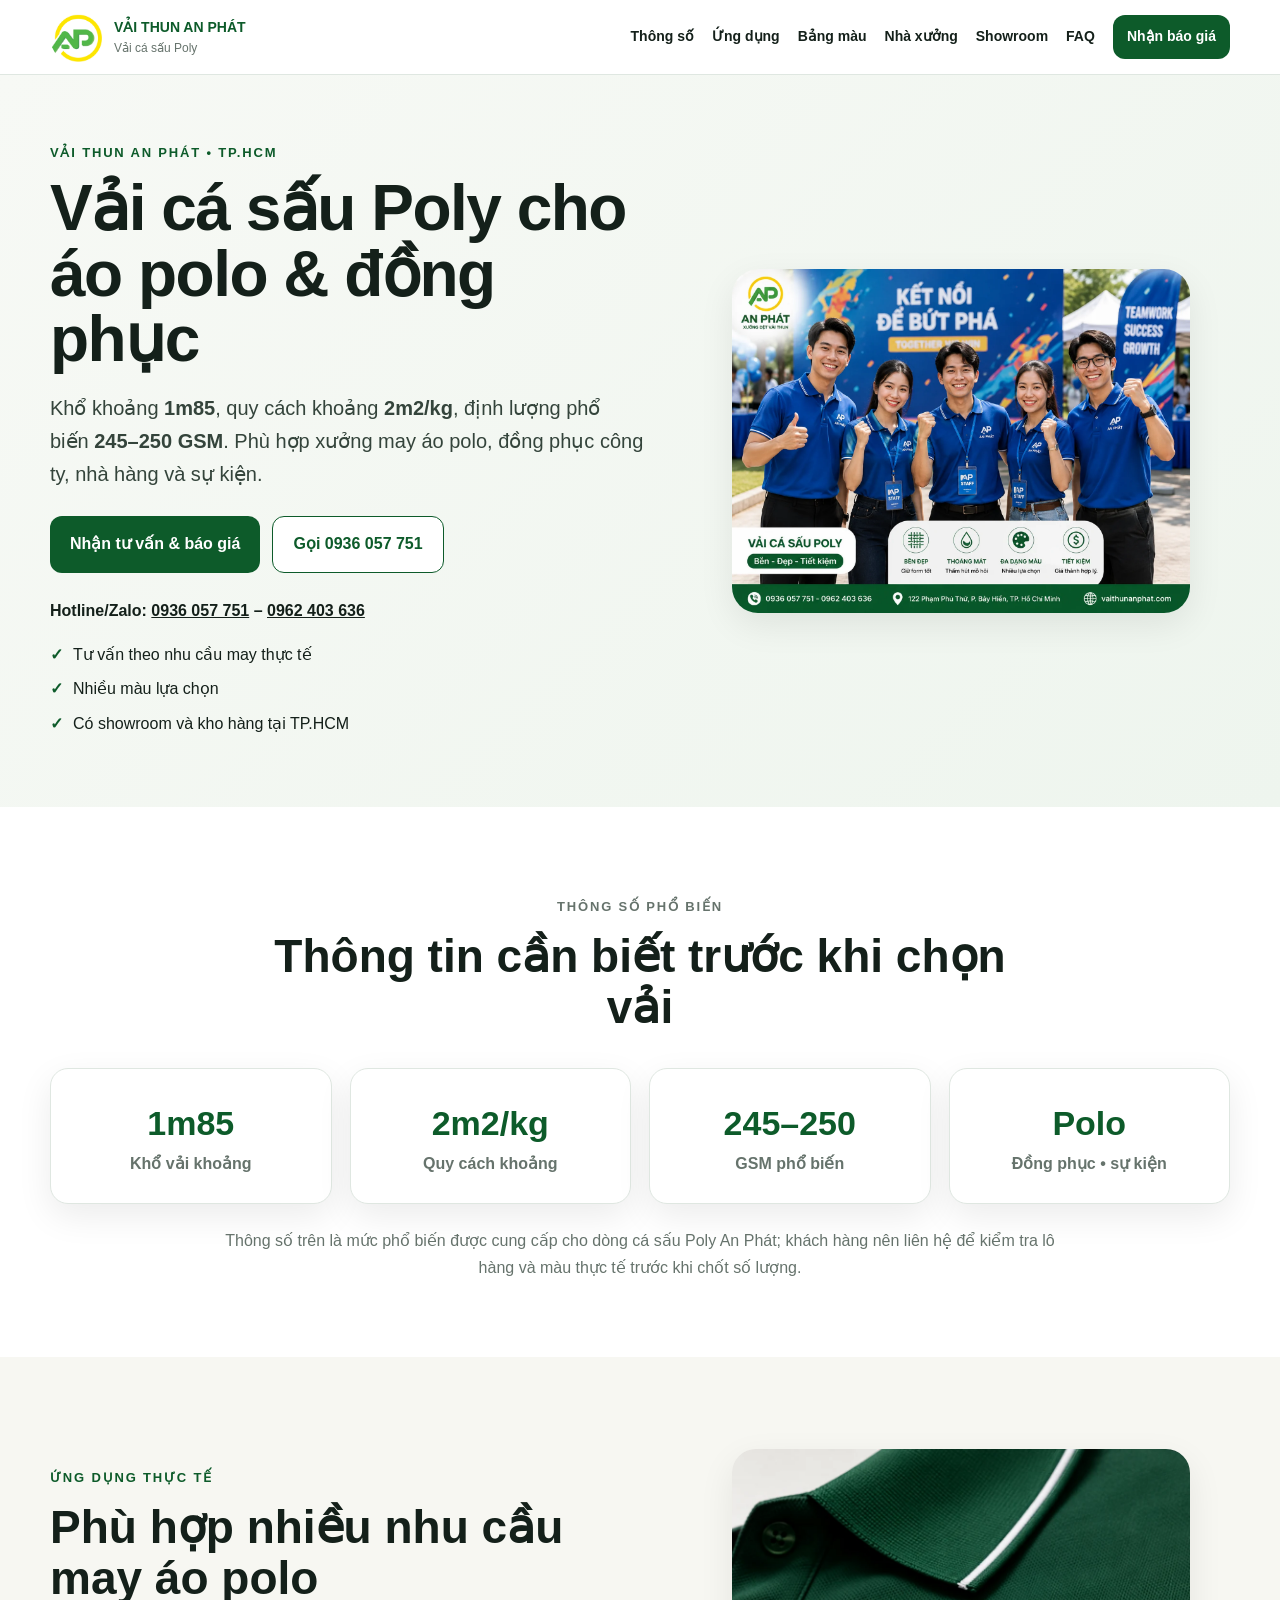
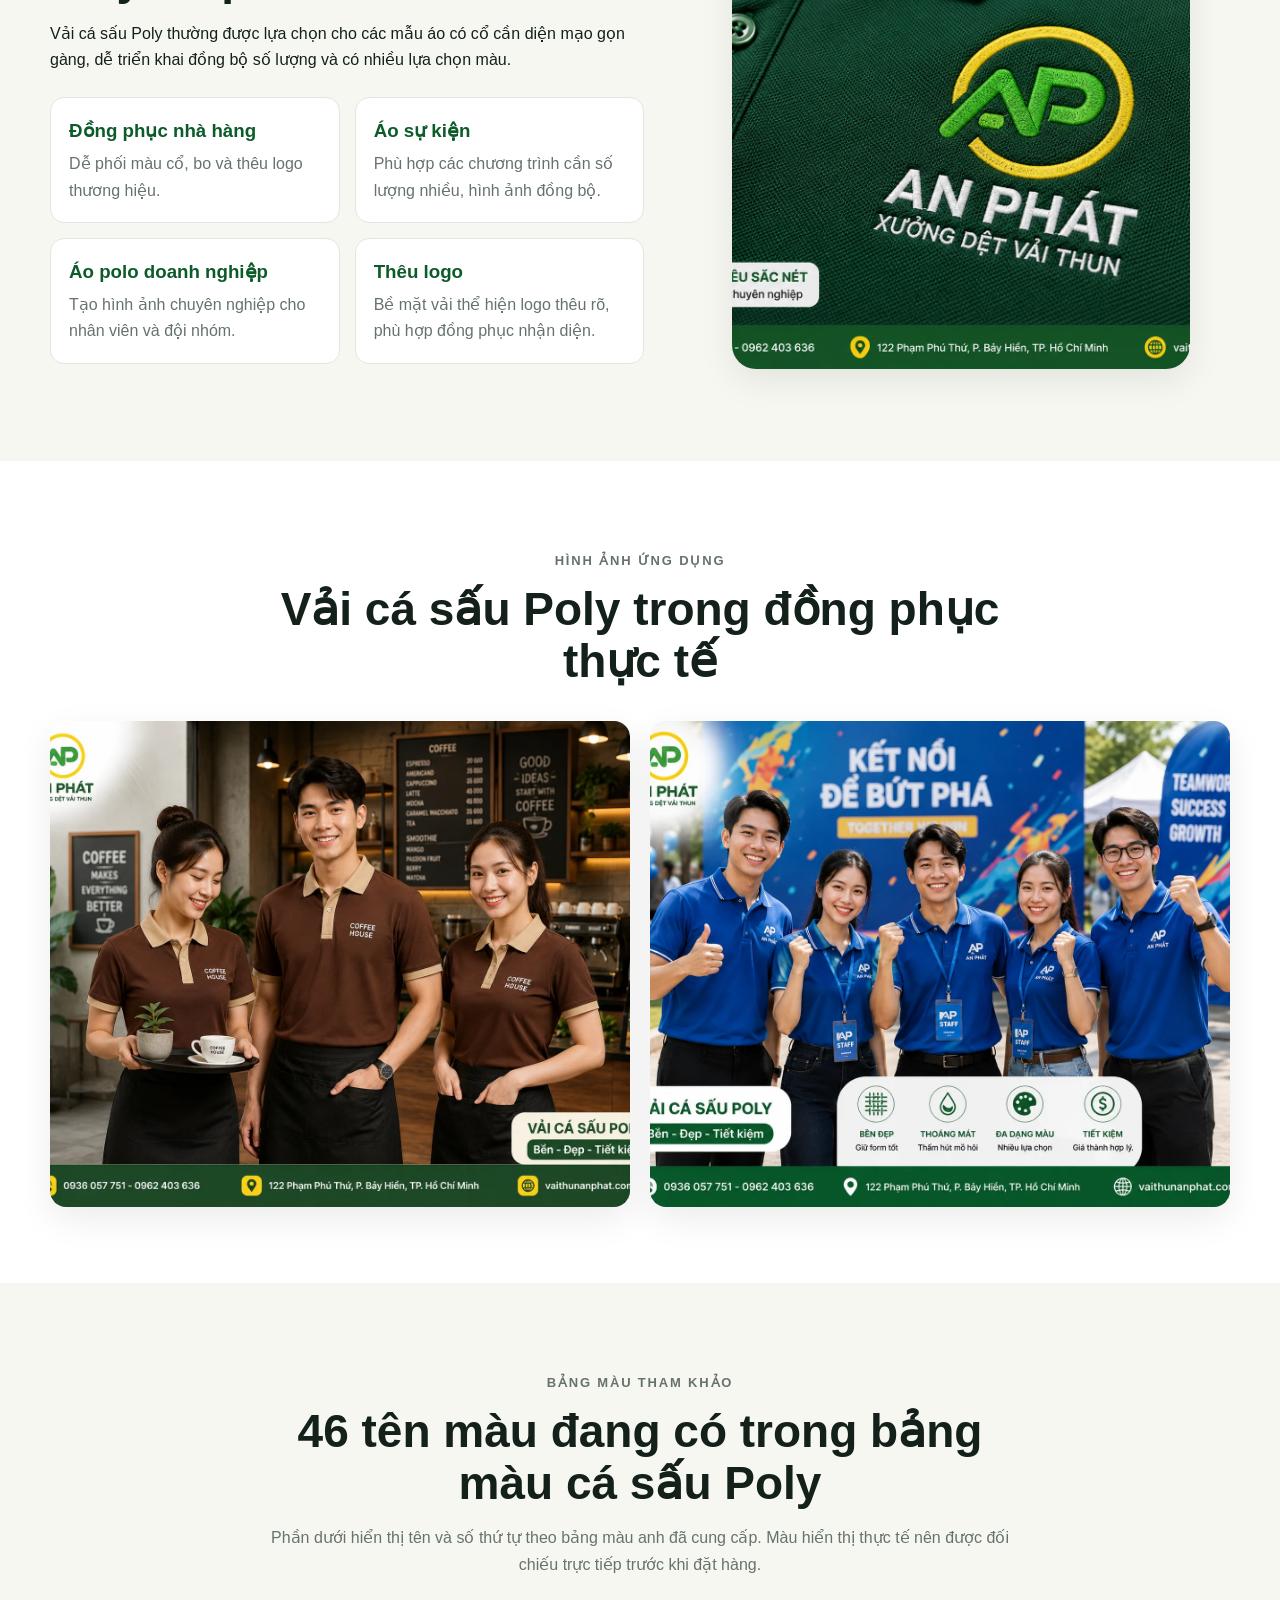
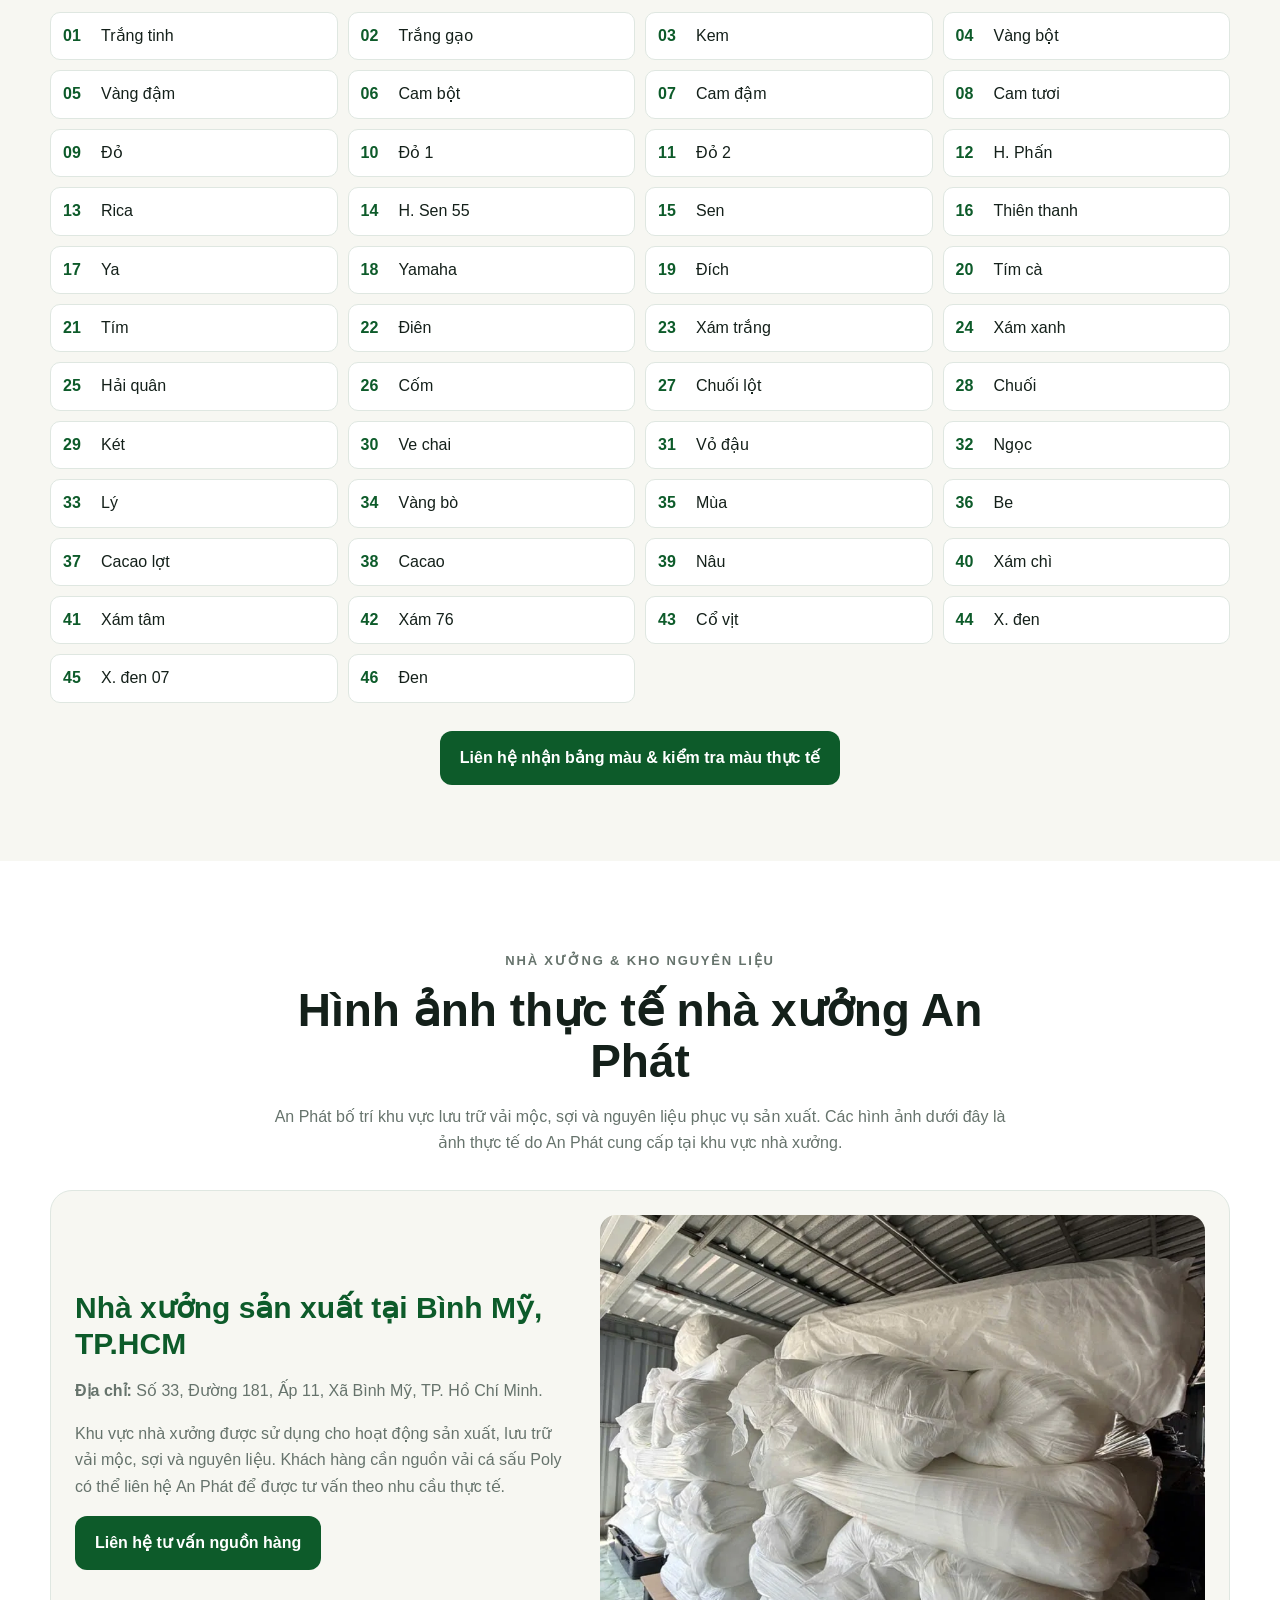
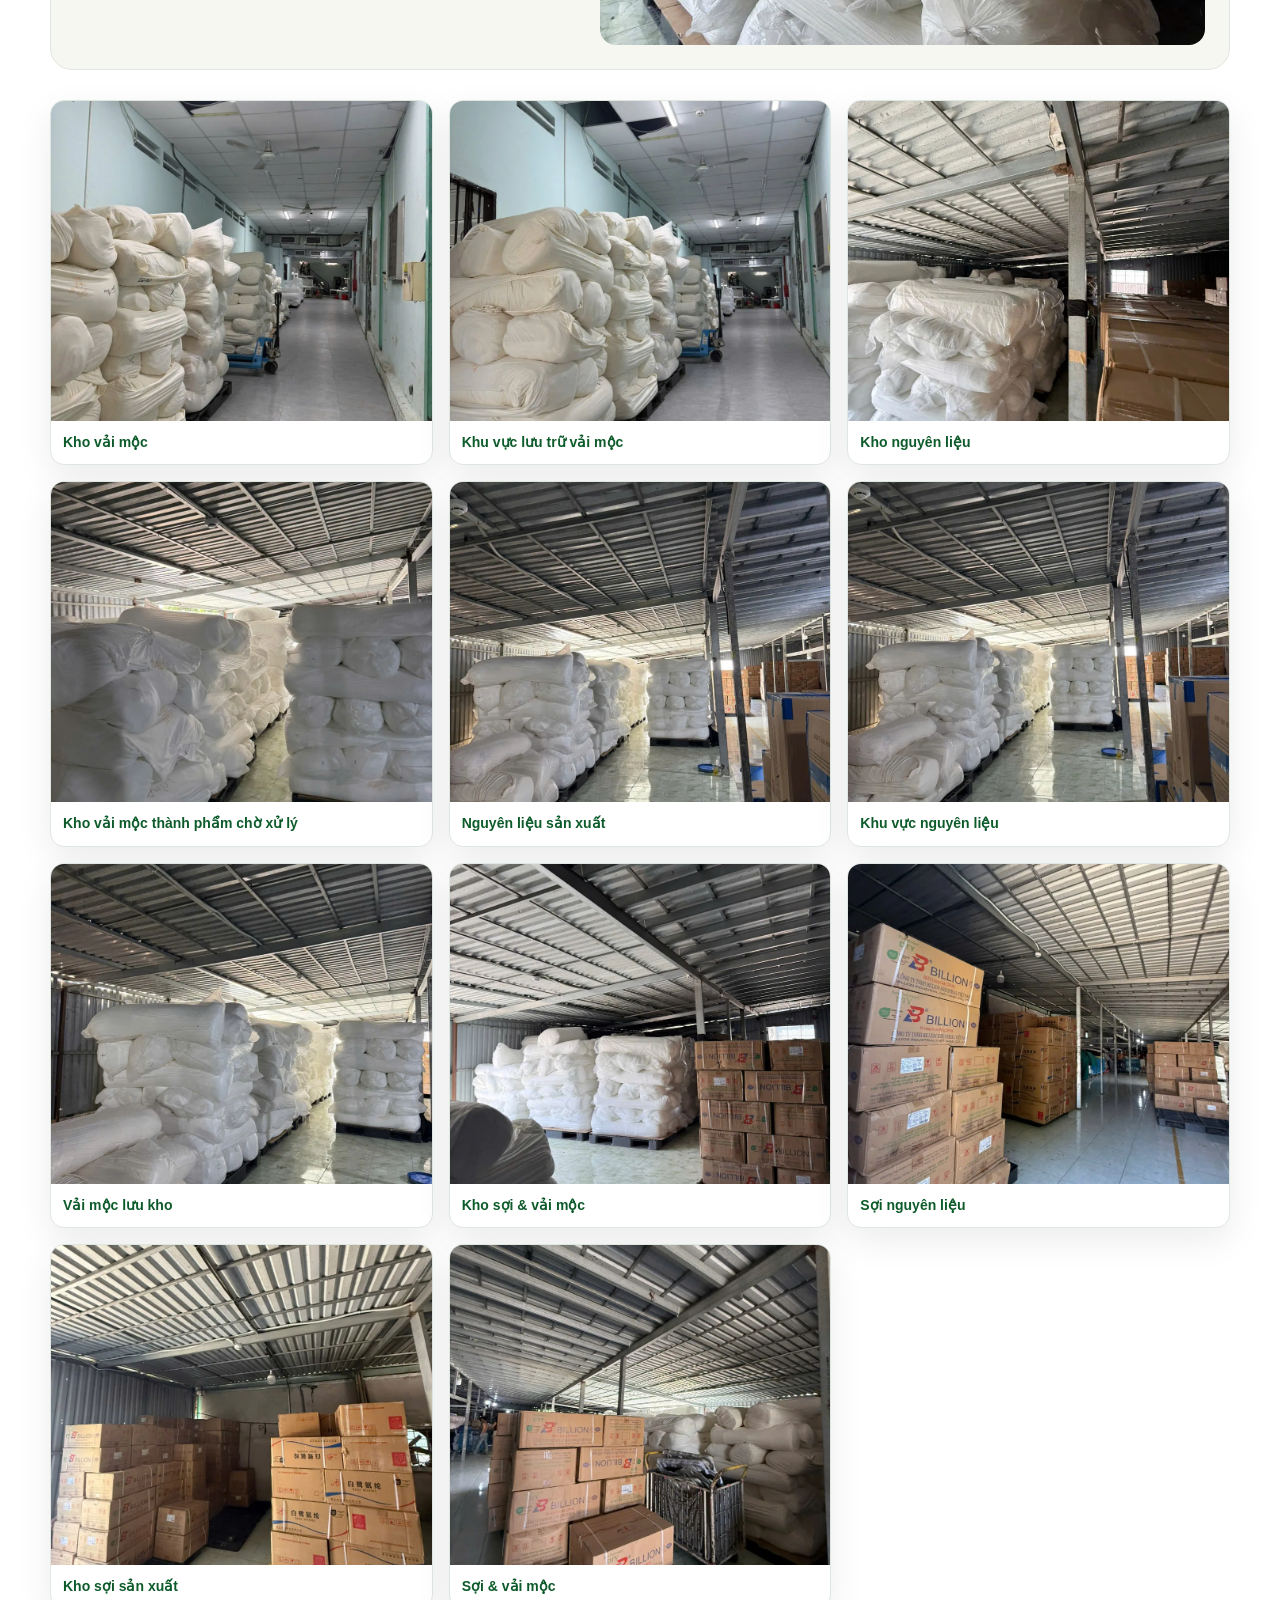
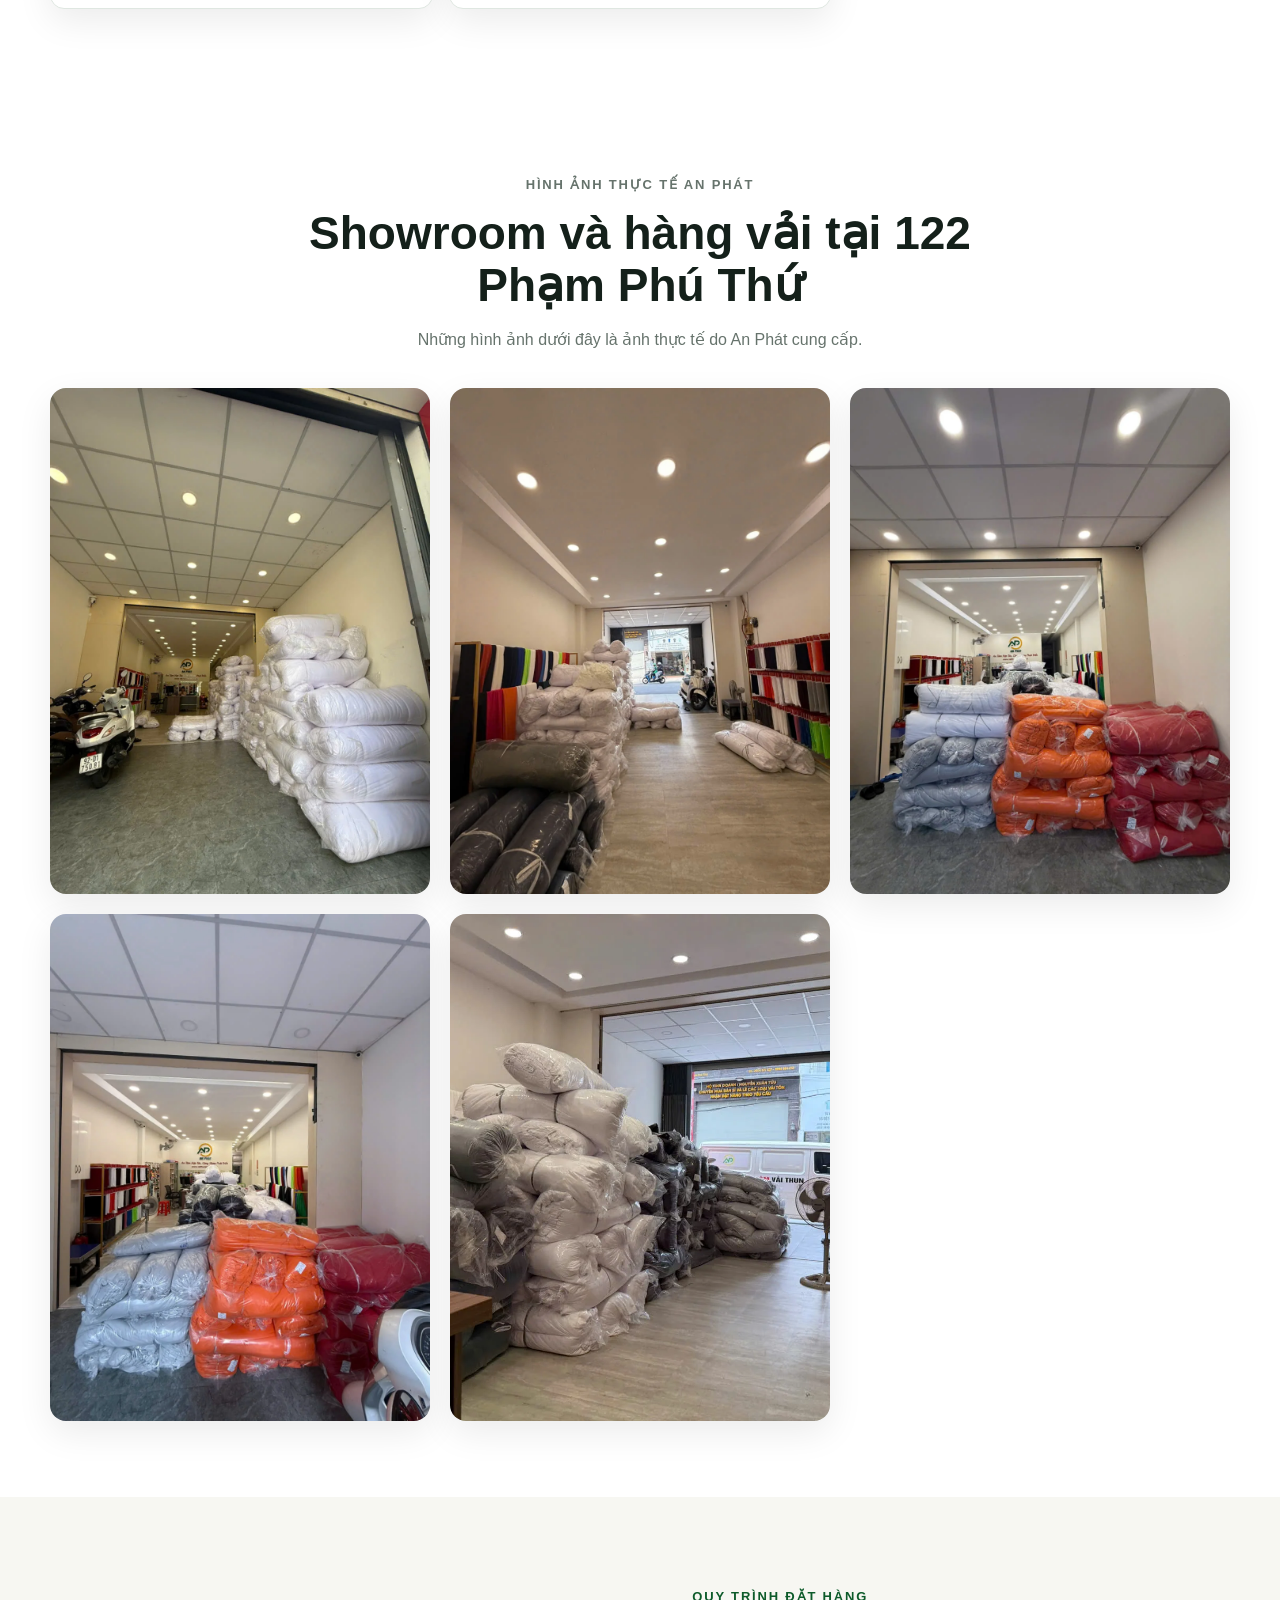
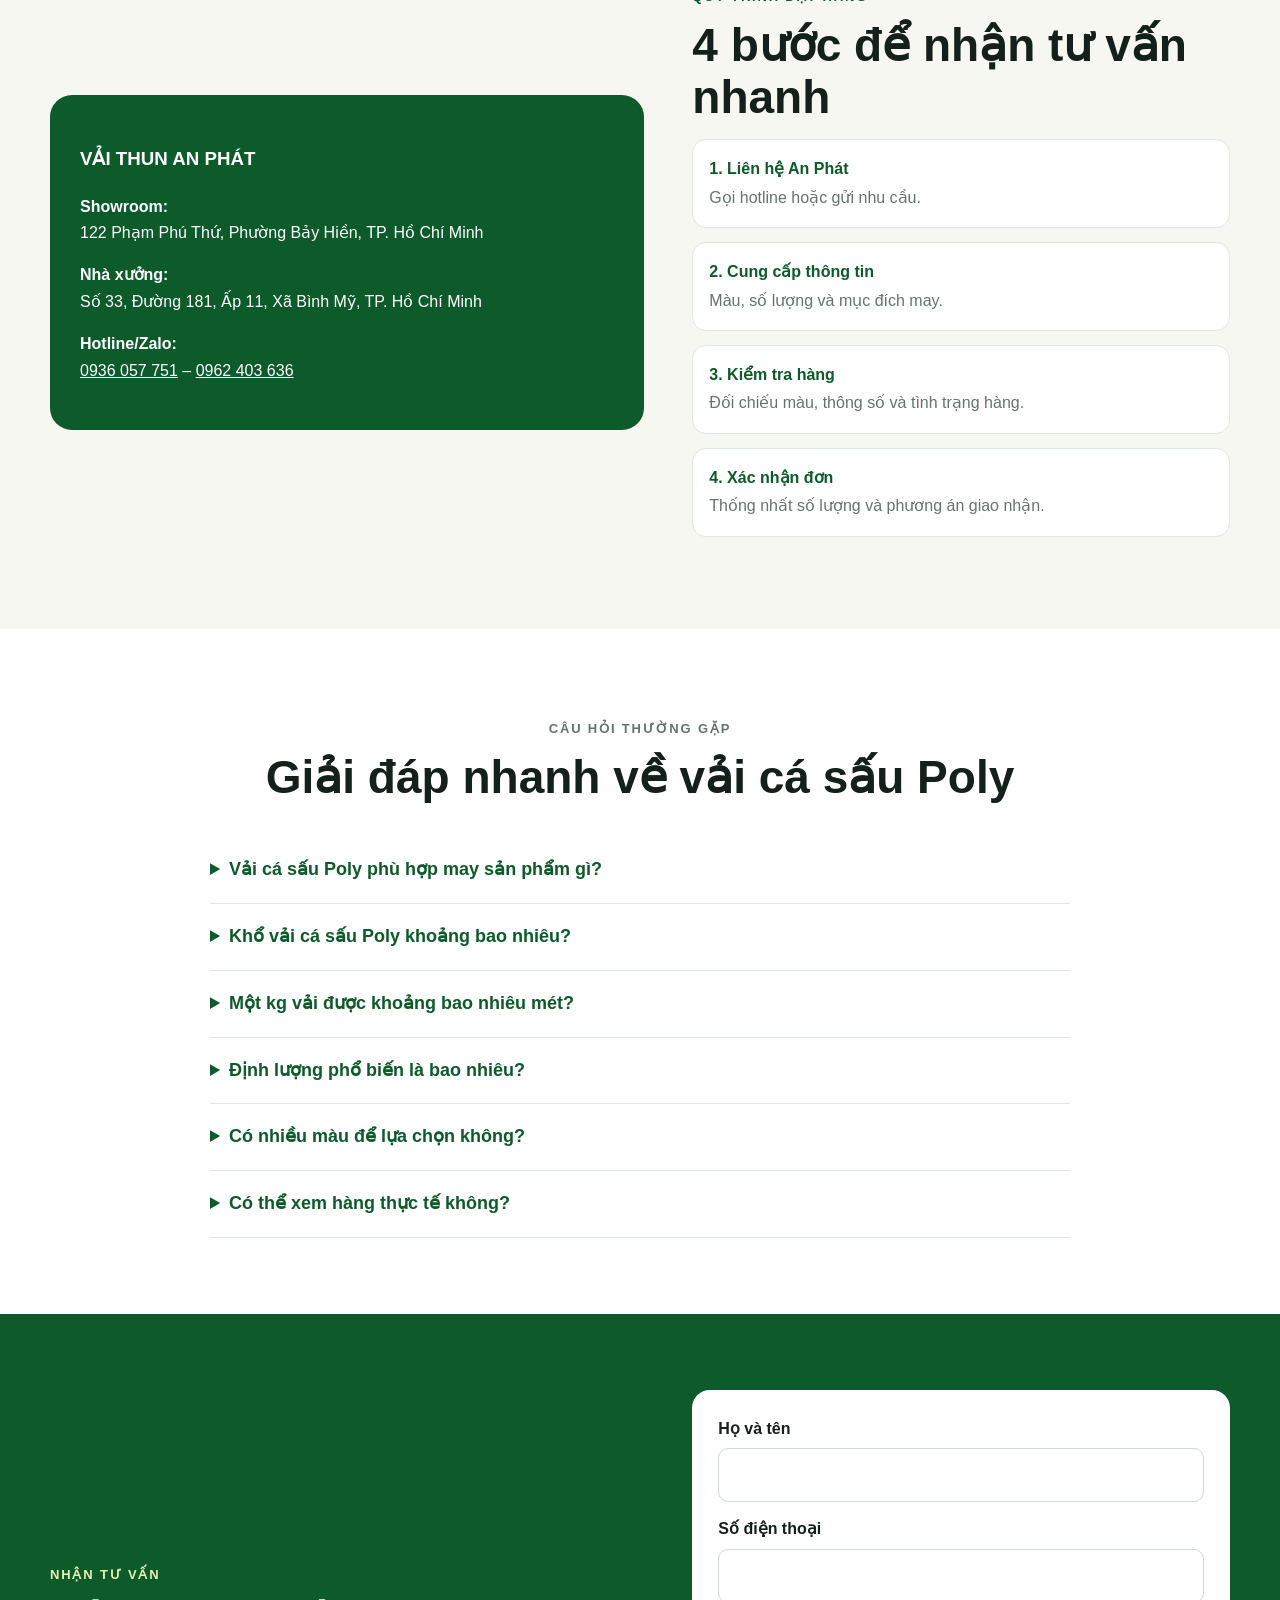
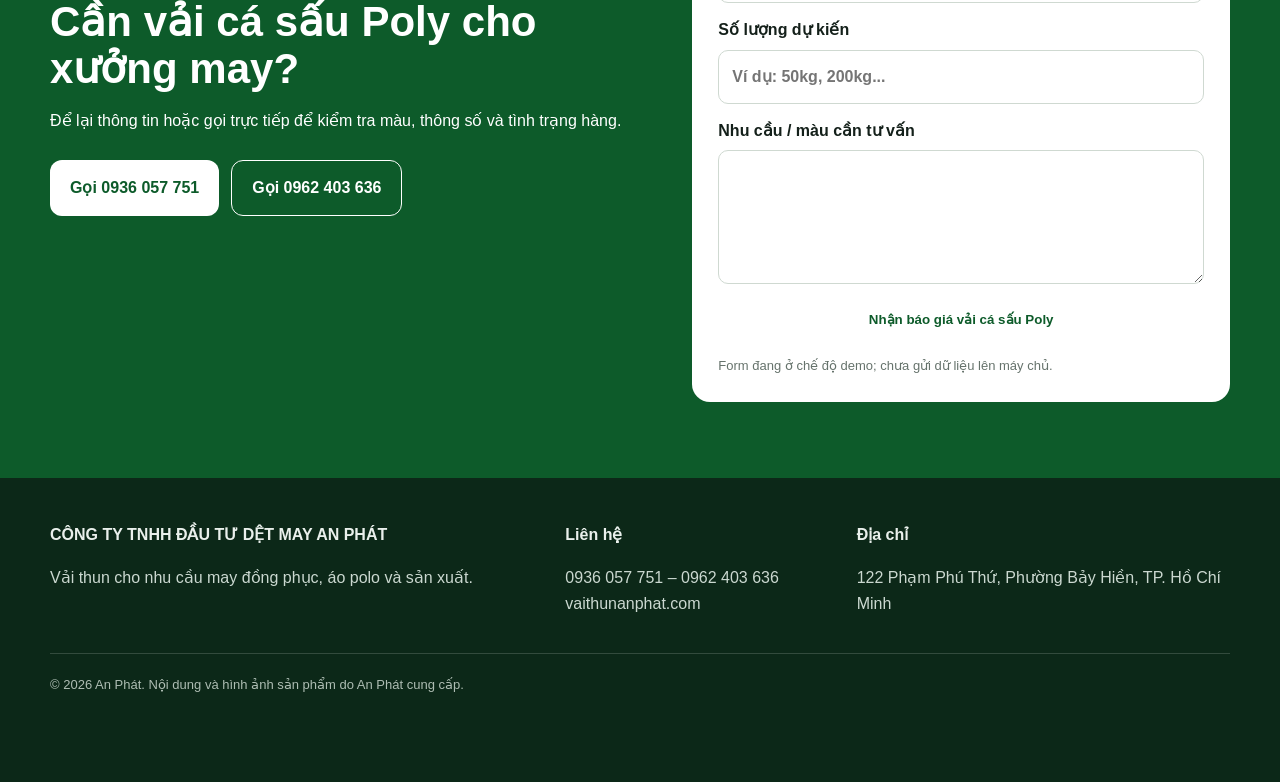
==== index.html @ a7e8a18c "Add files via upload" ====
<!doctype html>
<html lang="vi">
<head>
  <meta charset="utf-8">
  <meta name="viewport" content="width=device-width, initial-scale=1">
  <title>Vải Cá Sấu Poly May Áo Polo, Đồng Phục | An Phát</title>
  <meta name="description" content="Vải cá sấu Poly An Phát khổ khoảng 1m85, 2m2/kg, định lượng 245–250 GSM. Phù hợp áo polo, đồng phục. Liên hệ nhận tư vấn và báo giá.">
  <meta name="robots" content="index,follow">
  <link rel="canonical" href="https://vaithunanphat.com/ca-sau-poly">
  <link rel="icon" href="assets/images/favicon.jpg">
  <meta property="og:title" content="Vải Cá Sấu Poly | Vải Thun An Phát">
  <meta property="og:description" content="Khổ khoảng 1m85, 2m2/kg, định lượng 245–250 GSM. Phù hợp áo polo, đồng phục và áo sự kiện.">
  <meta property="og:type" content="website">
  <meta property="og:url" content="https://vaithunanphat.com/ca-sau-poly">
  <meta property="og:image" content="assets/images/dong-phuc-su-kien-ca-sau-poly.webp">
  <meta name="twitter:card" content="summary_large_image">
  <link rel="preload" as="image" href="assets/images/dong-phuc-su-kien-ca-sau-poly.webp">
  <link rel="stylesheet" href="assets/css/style.css">
  <script type="application/ld+json">
  {
    "@context":"https://schema.org",
    "@type":"LocalBusiness",
    "name":"CÔNG TY TNHH ĐẦU TƯ DỆT MAY AN PHÁT",
    "url":"https://vaithunanphat.com",
    "telephone":["0936057751","0962403636"],
    "address":{
      "@type":"PostalAddress",
      "streetAddress":"122 Phạm Phú Thứ, Phường Bảy Hiền",
      "addressLocality":"TP. Hồ Chí Minh",
      "addressCountry":"VN"
    }
  }
  </script>
</head>
<body>
<a class="skip" href="#main">Bỏ qua điều hướng</a>

<header class="site-header" id="top">
  <div class="container nav-wrap">
    <a class="brand" href="#top" aria-label="Về đầu trang">
      <img src="assets/images/logo-an-phat.jpg" alt="Logo An Phát" width="92" height="92">
      <div><strong>VẢI THUN AN PHÁT</strong><span>Vải cá sấu Poly</span></div>
    </a>
    <button class="menu-btn" aria-expanded="false" aria-controls="nav">☰</button>
    <nav id="nav" class="nav">
      <a href="#thong-so">Thông số</a>
      <a href="#ung-dung">Ứng dụng</a>
      <a href="#bang-mau">Bảng màu</a>
      <a href="#nha-xuong">Nhà xưởng</a>
      <a href="#kho-hang">Showroom</a>
      <a href="#faq">FAQ</a>
      <a class="btn small" href="#bao-gia">Nhận báo giá</a>
    </nav>
  </div>
</header>

<main id="main">
  <section class="hero">
    <div class="container hero-grid">
      <div class="hero-copy">
        <p class="eyebrow">VẢI THUN AN PHÁT • TP.HCM</p>
        <h1>Vải cá sấu Poly cho áo polo & đồng phục</h1>
        <p class="lead">Khổ khoảng <strong>1m85</strong>, quy cách khoảng <strong>2m2/kg</strong>, định lượng phổ biến <strong>245–250 GSM</strong>. Phù hợp xưởng may áo polo, đồng phục công ty, nhà hàng và sự kiện.</p>
        <div class="hero-actions">
          <a class="btn" href="#bao-gia">Nhận tư vấn & báo giá</a>
          <a class="btn secondary" href="tel:0936057751">Gọi 0936 057 751</a>
        </div>
        <div class="hotline">Hotline/Zalo: <a href="tel:0936057751">0936 057 751</a> – <a href="tel:0962403636">0962 403 636</a></div>
        <ul class="checklist">
          <li>Tư vấn theo nhu cầu may thực tế</li>
          <li>Nhiều màu lựa chọn</li>
          <li>Có showroom và kho hàng tại TP.HCM</li>
        </ul>
      </div>
      <figure class="hero-media">
        <img src="assets/images/dong-phuc-su-kien-ca-sau-poly.webp" alt="Đồng phục sự kiện may bằng vải cá sấu Poly" width="1600" height="1067">
      </figure>
    </div>
  </section>

  <section id="thong-so" class="section">
    <div class="container">
      <div class="section-head">
        <p class="eyebrow">THÔNG SỐ PHỔ BIẾN</p>
        <h2>Thông tin cần biết trước khi chọn vải</h2>
      </div>
      <div class="stats">
        <article><b>1m85</b><span>Khổ vải khoảng</span></article>
        <article><b>2m2/kg</b><span>Quy cách khoảng</span></article>
        <article><b>245–250</b><span>GSM phổ biến</span></article>
        <article><b>Polo</b><span>Đồng phục • sự kiện</span></article>
      </div>
      <p class="note">Thông số trên là mức phổ biến được cung cấp cho dòng cá sấu Poly An Phát; khách hàng nên liên hệ để kiểm tra lô hàng và màu thực tế trước khi chốt số lượng.</p>
    </div>
  </section>

  <section class="section alt">
    <div class="container split">
      <div>
        <p class="eyebrow">ỨNG DỤNG THỰC TẾ</p>
        <h2>Phù hợp nhiều nhu cầu may áo polo</h2>
        <p>Vải cá sấu Poly thường được lựa chọn cho các mẫu áo có cổ cần diện mạo gọn gàng, dễ triển khai đồng bộ số lượng và có nhiều lựa chọn màu.</p>
        <div class="benefits">
          <article><h3>Đồng phục nhà hàng</h3><p>Dễ phối màu cổ, bo và thêu logo thương hiệu.</p></article>
          <article><h3>Áo sự kiện</h3><p>Phù hợp các chương trình cần số lượng nhiều, hình ảnh đồng bộ.</p></article>
          <article><h3>Áo polo doanh nghiệp</h3><p>Tạo hình ảnh chuyên nghiệp cho nhân viên và đội nhóm.</p></article>
          <article><h3>Thêu logo</h3><p>Bề mặt vải thể hiện logo thêu rõ, phù hợp đồng phục nhận diện.</p></article>
        </div>
      </div>
      <figure class="media-card">
        <img src="assets/images/logo-theu-tren-ao-ca-sau-poly.webp" loading="lazy" alt="Logo An Phát thêu trên áo polo vải cá sấu Poly" width="1600" height="1067">
      </figure>
    </div>
  </section>

  <section id="ung-dung" class="section">
    <div class="container">
      <div class="section-head">
        <p class="eyebrow">HÌNH ẢNH ỨNG DỤNG</p>
        <h2>Vải cá sấu Poly trong đồng phục thực tế</h2>
      </div>
      <div class="gallery two">
        <figure><img src="assets/images/dong-phuc-nha-hang-ca-sau-poly.webp" loading="lazy" alt="Đồng phục nhà hàng bằng vải cá sấu Poly"><figcaption>Đồng phục nhà hàng, quán cà phê</figcaption></figure>
        <figure><img src="assets/images/dong-phuc-su-kien-ca-sau-poly.webp" loading="lazy" alt="Áo sự kiện bằng vải cá sấu Poly"><figcaption>Áo polo sự kiện, đội nhóm</figcaption></figure>
      </div>
    </div>
  </section>

  <section id="bang-mau" class="section alt">
    <div class="container">
      <div class="section-head">
        <p class="eyebrow">BẢNG MÀU THAM KHẢO</p>
        <h2>46 tên màu đang có trong bảng màu cá sấu Poly</h2>
        <p>Phần dưới hiển thị tên và số thứ tự theo bảng màu anh đã cung cấp. Màu hiển thị thực tế nên được đối chiếu trực tiếp trước khi đặt hàng.</p>
      </div>
      <ol class="color-list">
        <li><strong>01</strong><span>Trắng tinh</span></li>
<li><strong>02</strong><span>Trắng gạo</span></li>
<li><strong>03</strong><span>Kem</span></li>
<li><strong>04</strong><span>Vàng bột</span></li>
<li><strong>05</strong><span>Vàng đậm</span></li>
<li><strong>06</strong><span>Cam bột</span></li>
<li><strong>07</strong><span>Cam đậm</span></li>
<li><strong>08</strong><span>Cam tươi</span></li>
<li><strong>09</strong><span>Đỏ</span></li>
<li><strong>10</strong><span>Đỏ 1</span></li>
<li><strong>11</strong><span>Đỏ 2</span></li>
<li><strong>12</strong><span>H. Phấn</span></li>
<li><strong>13</strong><span>Rica</span></li>
<li><strong>14</strong><span>H. Sen 55</span></li>
<li><strong>15</strong><span>Sen</span></li>
<li><strong>16</strong><span>Thiên thanh</span></li>
<li><strong>17</strong><span>Ya</span></li>
<li><strong>18</strong><span>Yamaha</span></li>
<li><strong>19</strong><span>Đích</span></li>
<li><strong>20</strong><span>Tím cà</span></li>
<li><strong>21</strong><span>Tím</span></li>
<li><strong>22</strong><span>Điên</span></li>
<li><strong>23</strong><span>Xám trắng</span></li>
<li><strong>24</strong><span>Xám xanh</span></li>
<li><strong>25</strong><span>Hải quân</span></li>
<li><strong>26</strong><span>Cốm</span></li>
<li><strong>27</strong><span>Chuối lột</span></li>
<li><strong>28</strong><span>Chuối</span></li>
<li><strong>29</strong><span>Két</span></li>
<li><strong>30</strong><span>Ve chai</span></li>
<li><strong>31</strong><span>Vỏ đậu</span></li>
<li><strong>32</strong><span>Ngọc</span></li>
<li><strong>33</strong><span>Lý</span></li>
<li><strong>34</strong><span>Vàng bò</span></li>
<li><strong>35</strong><span>Mùa</span></li>
<li><strong>36</strong><span>Be</span></li>
<li><strong>37</strong><span>Cacao lợt</span></li>
<li><strong>38</strong><span>Cacao</span></li>
<li><strong>39</strong><span>Nâu</span></li>
<li><strong>40</strong><span>Xám chì</span></li>
<li><strong>41</strong><span>Xám tâm</span></li>
<li><strong>42</strong><span>Xám 76</span></li>
<li><strong>43</strong><span>Cổ vịt</span></li>
<li><strong>44</strong><span>X. đen</span></li>
<li><strong>45</strong><span>X. đen 07</span></li>
<li><strong>46</strong><span>Đen</span></li>
      </ol>
      <div class="center">
        <a class="btn" href="#bao-gia">Liên hệ nhận bảng màu & kiểm tra màu thực tế</a>
      </div>
    </div>
  </section>


  <section id="nha-xuong" class="section factory-section">
    <div class="container">
      <div class="section-head">
        <p class="eyebrow">NHÀ XƯỞNG & KHO NGUYÊN LIỆU</p>
        <h2>Hình ảnh thực tế nhà xưởng An Phát</h2>
        <p>An Phát bố trí khu vực lưu trữ vải mộc, sợi và nguyên liệu phục vụ sản xuất. Các hình ảnh dưới đây là ảnh thực tế do An Phát cung cấp tại khu vực nhà xưởng.</p>
      </div>

      <div class="factory-highlight">
        <div>
          <h3>Nhà xưởng sản xuất tại Bình Mỹ, TP.HCM</h3>
          <p><strong>Địa chỉ:</strong> Số 33, Đường 181, Ấp 11, Xã Bình Mỹ, TP. Hồ Chí Minh.</p>
          <p>Khu vực nhà xưởng được sử dụng cho hoạt động sản xuất, lưu trữ vải mộc, sợi và nguyên liệu. Khách hàng cần nguồn vải cá sấu Poly có thể liên hệ An Phát để được tư vấn theo nhu cầu thực tế.</p>
          <a class="btn" href="#bao-gia">Liên hệ tư vấn nguồn hàng</a>
        </div>
        <figure>
          <img src="assets/images/nha-xuong-an-phat-08.webp" loading="lazy" alt="Vải mộc cá sấu Poly tại nhà xưởng An Phát">
        </figure>
      </div>

      <div class="factory-gallery">
        <figure><img src="assets/images/nha-xuong-an-phat-01.webp" loading="lazy" alt="Kho vải mộc tại nhà xưởng An Phát"><figcaption>Kho vải mộc</figcaption></figure>
        <figure><img src="assets/images/nha-xuong-an-phat-02.webp" loading="lazy" alt="Vải mộc lưu trữ trong nhà xưởng An Phát"><figcaption>Khu vực lưu trữ vải mộc</figcaption></figure>
        <figure><img src="assets/images/nha-xuong-an-phat-03.webp" loading="lazy" alt="Kho nguyên liệu tại nhà xưởng An Phát"><figcaption>Kho nguyên liệu</figcaption></figure>
        <figure><img src="assets/images/nha-xuong-an-phat-04.webp" loading="lazy" alt="Khu vực kho vải mộc An Phát"><figcaption>Kho vải mộc thành phẩm chờ xử lý</figcaption></figure>
        <figure><img src="assets/images/nha-xuong-an-phat-05.webp" loading="lazy" alt="Nguyên liệu và vải mộc trong kho An Phát"><figcaption>Nguyên liệu sản xuất</figcaption></figure>
        <figure><img src="assets/images/nha-xuong-an-phat-06.webp" loading="lazy" alt="Kho vải mộc và thùng nguyên liệu An Phát"><figcaption>Khu vực nguyên liệu</figcaption></figure>
        <figure><img src="assets/images/nha-xuong-an-phat-07.webp" loading="lazy" alt="Vải mộc xếp tại nhà xưởng An Phát"><figcaption>Vải mộc lưu kho</figcaption></figure>
        <figure><img src="assets/images/nha-xuong-an-phat-09.webp" loading="lazy" alt="Kho sợi và vải mộc tại An Phát"><figcaption>Kho sợi & vải mộc</figcaption></figure>
        <figure><img src="assets/images/nha-xuong-an-phat-10.webp" loading="lazy" alt="Sợi nguyên liệu trong kho An Phát"><figcaption>Sợi nguyên liệu</figcaption></figure>
        <figure><img src="assets/images/nha-xuong-an-phat-11.webp" loading="lazy" alt="Kho sợi sản xuất vải thun An Phát"><figcaption>Kho sợi sản xuất</figcaption></figure>
        <figure><img src="assets/images/nha-xuong-an-phat-12.webp" loading="lazy" alt="Khu vực sợi và vải mộc tại nhà xưởng An Phát"><figcaption>Sợi & vải mộc</figcaption></figure>
      </div>
    </div>
  </section>

  <section id="kho-hang" class="section">
    <div class="container">
      <div class="section-head">
        <p class="eyebrow">HÌNH ẢNH THỰC TẾ AN PHÁT</p>
        <h2>Showroom và hàng vải tại 122 Phạm Phú Thứ</h2>
        <p>Những hình ảnh dưới đây là ảnh thực tế do An Phát cung cấp.</p>
      </div>
      <div class="gallery showroom">
        <figure><img src="assets/images/showroom-an-phat-01.webp" loading="lazy" alt="Kho vải An Phát tại showroom Phạm Phú Thứ"></figure>
        <figure><img src="assets/images/showroom-an-phat-02.webp" loading="lazy" alt="Không gian trưng bày và kho vải An Phát"></figure>
        <figure><img src="assets/images/showroom-an-phat-03.webp" loading="lazy" alt="Vải đóng kiện tại An Phát"></figure>
        <figure><img src="assets/images/showroom-an-phat-04.webp" loading="lazy" alt="Kho hàng vải màu tại An Phát"></figure>
        <figure><img src="assets/images/showroom-an-phat-05.webp" loading="lazy" alt="Hình ảnh thực tế kho vải An Phát"></figure>
      </div>
    </div>
  </section>

  <section class="section alt">
    <div class="container split reverse">
      <div>
        <p class="eyebrow">QUY TRÌNH ĐẶT HÀNG</p>
        <h2>4 bước để nhận tư vấn nhanh</h2>
        <ol class="steps">
          <li><b>1. Liên hệ An Phát</b><span>Gọi hotline hoặc gửi nhu cầu.</span></li>
          <li><b>2. Cung cấp thông tin</b><span>Màu, số lượng và mục đích may.</span></li>
          <li><b>3. Kiểm tra hàng</b><span>Đối chiếu màu, thông số và tình trạng hàng.</span></li>
          <li><b>4. Xác nhận đơn</b><span>Thống nhất số lượng và phương án giao nhận.</span></li>
        </ol>
      </div>
      <div class="contact-card">
        <h3>VẢI THUN AN PHÁT</h3>
        <p><strong>Showroom:</strong><br>122 Phạm Phú Thứ, Phường Bảy Hiền, TP. Hồ Chí Minh</p>
        <p><strong>Nhà xưởng:</strong><br>Số 33, Đường 181, Ấp 11, Xã Bình Mỹ, TP. Hồ Chí Minh</p>
        <p><strong>Hotline/Zalo:</strong><br><a href="tel:0936057751">0936 057 751</a> – <a href="tel:0962403636">0962 403 636</a></p>
      </div>
    </div>
  </section>

  <section id="faq" class="section">
    <div class="container narrow">
      <div class="section-head">
        <p class="eyebrow">CÂU HỎI THƯỜNG GẶP</p>
        <h2>Giải đáp nhanh về vải cá sấu Poly</h2>
      </div>
      <div class="faq">
        <details><summary>Vải cá sấu Poly phù hợp may sản phẩm gì?</summary><p>Phù hợp áo polo, đồng phục công ty, đồng phục nhà hàng, áo sự kiện và nhiều mẫu áo thun có cổ.</p></details>
        <details><summary>Khổ vải cá sấu Poly khoảng bao nhiêu?</summary><p>Khổ phổ biến khoảng 1m85.</p></details>
        <details><summary>Một kg vải được khoảng bao nhiêu mét?</summary><p>Quy cách phổ biến khoảng 2m2/kg.</p></details>
        <details><summary>Định lượng phổ biến là bao nhiêu?</summary><p>Khoảng 245–250 GSM.</p></details>
        <details><summary>Có nhiều màu để lựa chọn không?</summary><p>Có. Bảng màu hiện có 46 tên/mã màu tham khảo. Nên đối chiếu màu thực tế trước khi đặt.</p></details>
        <details><summary>Có thể xem hàng thực tế không?</summary><p>Có thể liên hệ showroom An Phát tại 122 Phạm Phú Thứ, Phường Bảy Hiền, TP.HCM để được tư vấn.</p></details>
      </div>
    </div>
  </section>

  <section id="bao-gia" class="section quote">
    <div class="container quote-grid">
      <div>
        <p class="eyebrow">NHẬN TƯ VẤN</p>
        <h2>Cần vải cá sấu Poly cho xưởng may?</h2>
        <p>Để lại thông tin hoặc gọi trực tiếp để kiểm tra màu, thông số và tình trạng hàng.</p>
        <div class="hero-actions">
          <a class="btn light" href="tel:0936057751">Gọi 0936 057 751</a>
          <a class="btn outline-light" href="tel:0962403636">Gọi 0962 403 636</a>
        </div>
      </div>
      <form id="leadForm" novalidate>
        <label>Họ và tên<input name="name" required autocomplete="name"></label>
        <label>Số điện thoại<input name="phone" required inputmode="tel" autocomplete="tel"></label>
        <label>Số lượng dự kiến<input name="quantity" placeholder="Ví dụ: 50kg, 200kg..."></label>
        <label>Nhu cầu / màu cần tư vấn<textarea name="need" rows="4"></textarea></label>
        <button class="btn light" type="submit">Nhận báo giá vải cá sấu Poly</button>
        <p id="formStatus" class="form-status" aria-live="polite">Form đang ở chế độ demo; chưa gửi dữ liệu lên máy chủ.</p>
      </form>
    </div>
  </section>
</main>

<footer class="footer">
  <div class="container footer-grid">
    <div><strong>CÔNG TY TNHH ĐẦU TƯ DỆT MAY AN PHÁT</strong><p>Vải thun cho nhu cầu may đồng phục, áo polo và sản xuất.</p></div>
    <div><strong>Liên hệ</strong><p>0936 057 751 – 0962 403 636<br>vaithunanphat.com</p></div>
    <div><strong>Địa chỉ</strong><p>122 Phạm Phú Thứ, Phường Bảy Hiền, TP. Hồ Chí Minh</p></div>
  </div>
  <div class="container copyright">© 2026 An Phát. Nội dung và hình ảnh sản phẩm do An Phát cung cấp.</div>
</footer>

<div class="mobile-cta">
  <a href="tel:0936057751">Gọi ngay</a>
  <a href="#bao-gia">Nhận báo giá</a>
</div>

<script src="assets/js/main.js" defer></script>
</body>
</html>
---- assets/css/style.css ----
:root{
  --green:#0d5b2a; --green2:#17823c; --yellow:#f2d117; --ink:#14201a; --muted:#66736c;
  --cream:#f7f7f2; --line:#dfe7e1; --white:#fff; --radius:18px; --shadow:0 12px 35px rgba(0,0,0,.08);
}
*{box-sizing:border-box} html{scroll-behavior:smooth} body{margin:0;font-family:Arial,Helvetica,sans-serif;color:var(--ink);line-height:1.65;background:#fff}
img{max-width:100%;display:block} a{color:inherit}.container{width:min(1180px,calc(100% - 32px));margin:auto}.narrow{width:min(860px,calc(100% - 32px))}
.skip{position:absolute;left:-9999px}.skip:focus{left:10px;top:10px;background:#fff;padding:10px;z-index:999}
.site-header{position:sticky;top:0;z-index:30;background:rgba(255,255,255,.96);border-bottom:1px solid var(--line);backdrop-filter:blur(10px)}
.nav-wrap{display:flex;align-items:center;justify-content:space-between;min-height:74px;gap:20px}.brand{display:flex;align-items:center;gap:10px;text-decoration:none}.brand img{width:54px;height:54px;object-fit:contain;border-radius:50%}.brand strong{display:block;color:var(--green);font-size:14px}.brand span{display:block;font-size:12px;color:var(--muted)}
.nav{display:flex;align-items:center;gap:18px}.nav a{text-decoration:none;font-weight:700;font-size:14px}.menu-btn{display:none;background:none;border:0;font-size:28px}
.btn{display:inline-flex;align-items:center;justify-content:center;background:var(--green);color:#fff;text-decoration:none;border:none;border-radius:12px;padding:14px 20px;font-weight:800;cursor:pointer;transition:.2s}.btn:hover,.btn:focus{transform:translateY(-1px);background:#084b22}.btn.secondary{background:#fff;color:var(--green);border:1px solid var(--green)}.btn.small{padding:10px 14px}.btn.light{background:#fff;color:var(--green)}.btn.outline-light{background:transparent;border:1px solid #fff}.btn.outline-light:hover{background:#fff;color:var(--green)}
.hero{background:linear-gradient(135deg,#f7f9f5 0%,#eef5ee 100%);padding:54px 0}.hero-grid,.split,.quote-grid{display:grid;grid-template-columns:1.05fr .95fr;gap:48px;align-items:center}.hero-copy h1{font-size:clamp(38px,5vw,66px);line-height:1.02;margin:10px 0 18px;letter-spacing:-1.5px}.lead{font-size:20px;color:#34443b}.eyebrow{font-size:13px;font-weight:900;letter-spacing:.14em;color:var(--green);text-transform:uppercase}.hero-actions{display:flex;gap:12px;flex-wrap:wrap;margin:25px 0}.hotline{font-weight:800;margin:18px 0}.checklist{padding:0;list-style:none;display:grid;gap:8px}.checklist li:before{content:"✓";color:var(--green);font-weight:900;margin-right:10px}.hero-media{display:flex;align-items:center;justify-content:center}
.hero-media img{
  width:100%;
  height:auto;
  max-height:720px;
  object-fit:contain;
  object-position:center;
  border-radius:26px;
  box-shadow:var(--shadow);
  background:#eef5ee;
}
.section{padding:76px 0}.alt{background:var(--cream)}.section-head{max-width:760px;margin:0 auto 34px;text-align:center}.section h2{font-size:clamp(30px,4vw,46px);line-height:1.12;margin:8px 0 14px}.section-head p{color:var(--muted)}
.stats{display:grid;grid-template-columns:repeat(4,1fr);gap:18px}.stats article{background:#fff;border:1px solid var(--line);border-radius:var(--radius);padding:26px;text-align:center;box-shadow:var(--shadow)}.stats b{display:block;color:var(--green);font-size:34px}.stats span{color:var(--muted);font-weight:700}.note{max-width:850px;margin:24px auto 0;text-align:center;color:var(--muted)}
.benefits{display:grid;grid-template-columns:1fr 1fr;gap:15px;margin-top:24px}.benefits article{background:#fff;border:1px solid var(--line);padding:18px;border-radius:14px}.benefits h3{margin:0 0 4px;color:var(--green)}.benefits p{margin:0;color:var(--muted)}.media-card img{width:100%;height:520px;object-fit:cover;object-position:center;border-radius:24px;box-shadow:var(--shadow)}
.gallery{display:grid;gap:20px}.gallery.two{grid-template-columns:1fr 1fr}.gallery.showroom{grid-template-columns:repeat(3,1fr)}.gallery figure{margin:0;background:#fff;border-radius:16px;overflow:hidden;box-shadow:var(--shadow)}.gallery img{width:100%;height:100%;max-height:520px;object-fit:cover}.gallery figcaption{padding:12px 16px;font-weight:800}
.color-list{display:grid;grid-template-columns:repeat(4,1fr);gap:10px;list-style:none;padding:0;margin:0 0 28px}.color-list li{display:flex;gap:10px;background:#fff;border:1px solid var(--line);border-radius:10px;padding:10px 12px}.color-list strong{color:var(--green);min-width:28px}.center{text-align:center}
.steps{display:grid;gap:14px;padding:0;list-style:none}.steps li{display:grid;gap:2px;background:#fff;border:1px solid var(--line);border-radius:14px;padding:16px}.steps b{color:var(--green)}.steps span{color:var(--muted)}.contact-card{background:var(--green);color:#fff;padding:30px;border-radius:22px}.contact-card a{color:#fff}.reverse>div:first-child{order:2}.reverse>div:last-child{order:1}
.faq details{border-bottom:1px solid var(--line);padding:18px 0}.faq summary{cursor:pointer;font-weight:800;font-size:18px;color:var(--green)}.faq p{color:var(--muted)}
.quote{background:var(--green);color:#fff}.quote .eyebrow{color:#e8f0b0}.quote h2{font-size:42px}.quote form{background:#fff;color:var(--ink);padding:26px;border-radius:18px;display:grid;gap:14px}.quote label{display:grid;gap:6px;font-weight:700}.quote input,.quote textarea{width:100%;padding:13px;border:1px solid #cfd9d1;border-radius:10px;font:inherit}.form-status{font-size:13px;color:#66736c;margin:0}
.footer{background:#0c2818;color:#eaf0ec;padding:44px 0 86px}.footer-grid{display:grid;grid-template-columns:1.3fr .7fr 1fr;gap:30px}.footer p{color:#cbd8d0}.copyright{border-top:1px solid rgba(255,255,255,.16);padding-top:20px;margin-top:20px;color:#aebdb3;font-size:13px}
.mobile-cta{display:none;position:fixed;bottom:0;left:0;right:0;z-index:40;background:#fff;border-top:1px solid var(--line);padding:8px;gap:8px}.mobile-cta a{flex:1;text-align:center;text-decoration:none;background:var(--green);color:#fff;font-weight:800;padding:12px;border-radius:10px}
@media (max-width:900px){
 .hero-media img{max-height:620px}
 .media-card img{height:440px}
 .menu-btn{display:block}.nav{position:absolute;top:74px;left:0;right:0;background:#fff;display:none;flex-direction:column;align-items:stretch;padding:18px 24px;border-bottom:1px solid var(--line)}.nav.open{display:flex}
 .hero-grid,.split,.quote-grid{grid-template-columns:1fr}.hero-media{order:-1}.hero-copy h1{font-size:42px}.stats{grid-template-columns:1fr 1fr}.gallery.showroom{grid-template-columns:1fr 1fr}.color-list{grid-template-columns:1fr 1fr}.footer-grid{grid-template-columns:1fr}.mobile-cta{display:flex}.footer{padding-bottom:90px}.reverse>div:first-child,.reverse>div:last-child{order:initial}
}
@media (max-width:580px){
 .hero-media img{max-height:none;width:100%;height:auto;object-fit:contain}
 .media-card img{height:auto;aspect-ratio:4/3;object-fit:cover}
 .container,.narrow{width:min(100% - 24px,1180px)}.hero{padding:28px 0}.section{padding:52px 0}.hero-copy h1{font-size:36px}.lead{font-size:17px}.hero-actions{display:grid}.btn{width:100%}.stats,.benefits,.gallery.two,.gallery.showroom,.color-list{grid-template-columns:1fr}.gallery img{max-height:none}.brand div{display:none}.quote h2{font-size:34px}
}
@media (prefers-reduced-motion:reduce){*{scroll-behavior:auto!important;transition:none!important}}


.factory-section{background:#fff}
.factory-highlight{display:grid;grid-template-columns:.9fr 1.1fr;gap:30px;align-items:center;margin-bottom:30px;background:var(--cream);border:1px solid var(--line);border-radius:22px;padding:24px}
.factory-highlight h3{font-size:30px;line-height:1.2;margin:0 0 12px;color:var(--green)}
.factory-highlight p{color:var(--muted)}
.factory-highlight figure{margin:0}
.factory-highlight img{width:100%;height:430px;object-fit:cover;border-radius:16px}
.factory-gallery{display:grid;grid-template-columns:repeat(3,1fr);gap:16px}
.factory-gallery figure{margin:0;background:#fff;border:1px solid var(--line);border-radius:14px;overflow:hidden;box-shadow:var(--shadow)}
.factory-gallery img{width:100%;height:320px;object-fit:cover;object-position:center}
.factory-gallery figcaption{padding:10px 12px;font-weight:800;color:var(--green);font-size:14px}
@media (max-width:900px){
 .hero-media img{max-height:620px}
 .factory-highlight{grid-template-columns:1fr}
 .factory-highlight img{height:380px}
 .factory-gallery{grid-template-columns:repeat(2,1fr)}
}
@media (max-width:580px){
 .hero-media img{max-height:none;width:100%;height:auto;object-fit:contain}
 .factory-highlight{padding:16px}
 .factory-highlight h3{font-size:25px}
 .factory-highlight img{height:auto;aspect-ratio:4/3}
 .factory-gallery{grid-template-columns:1fr}
 .factory-gallery img{height:auto;aspect-ratio:4/3}
}
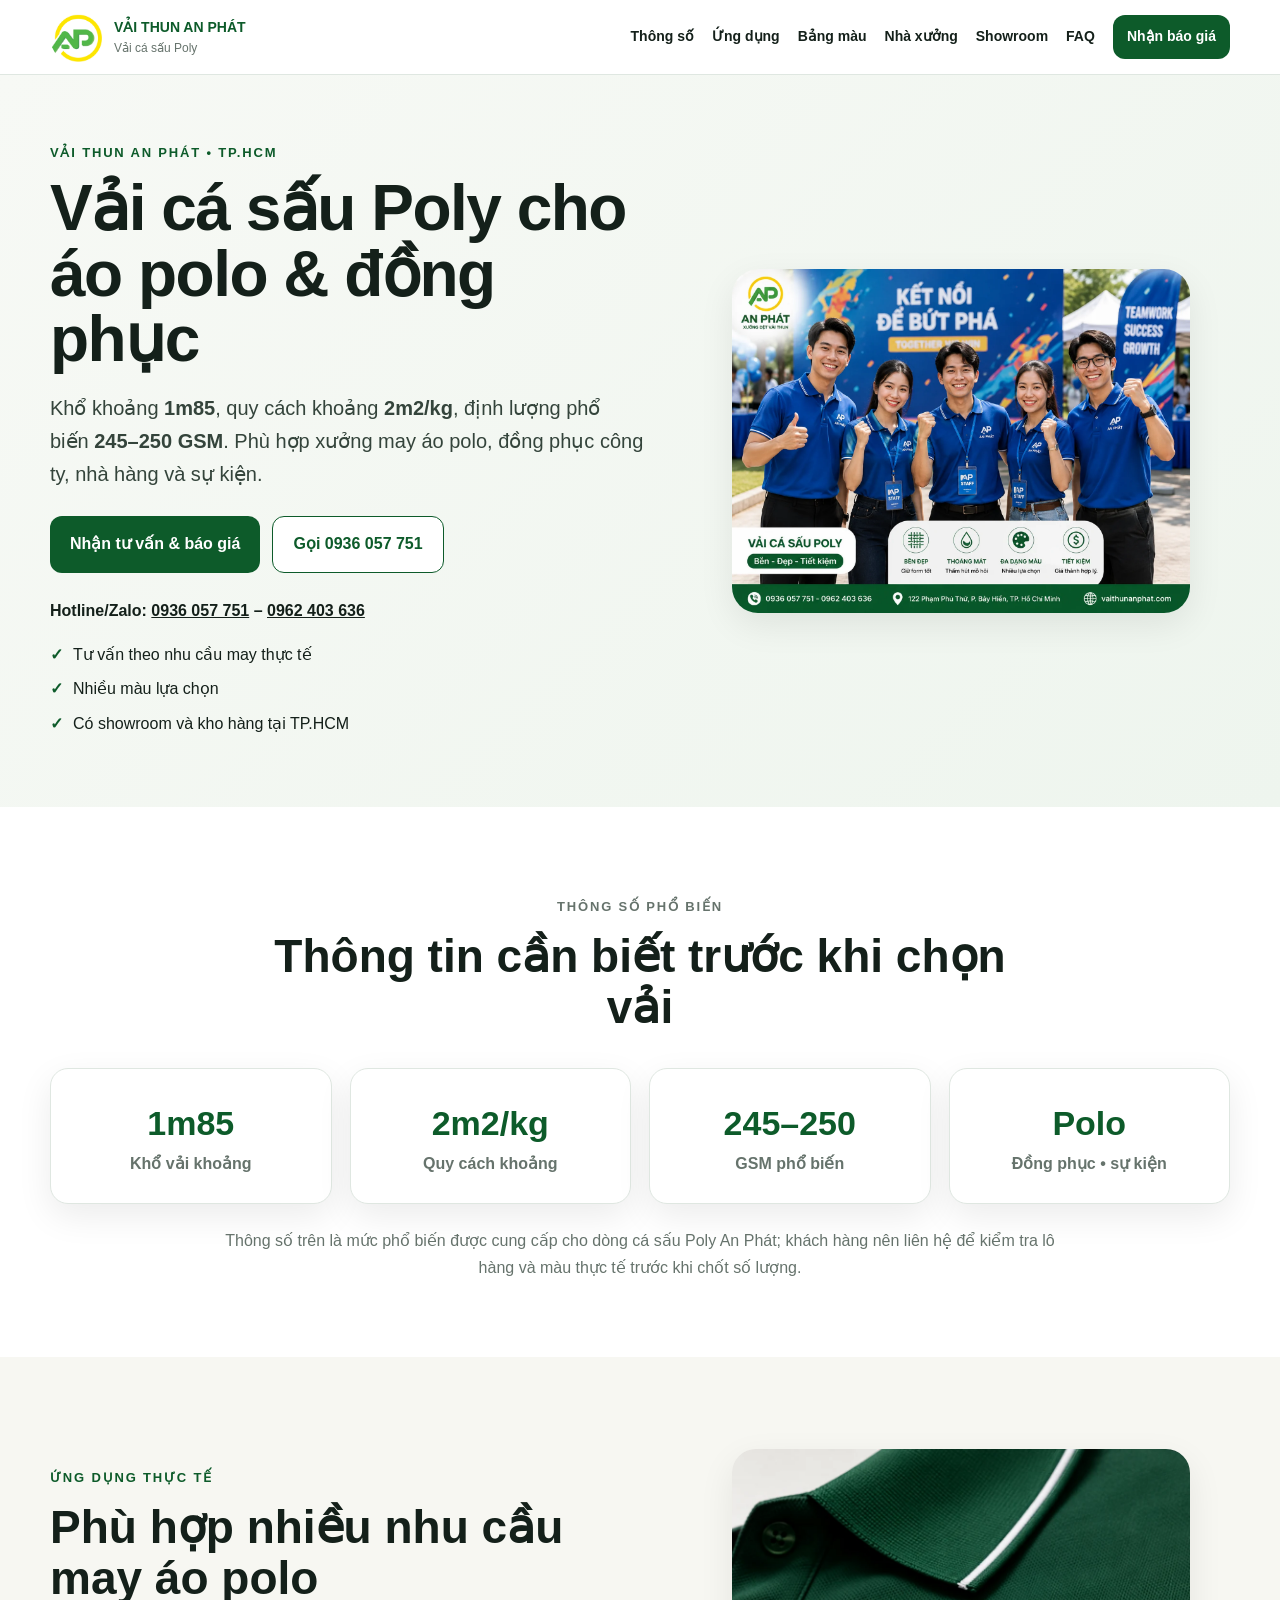
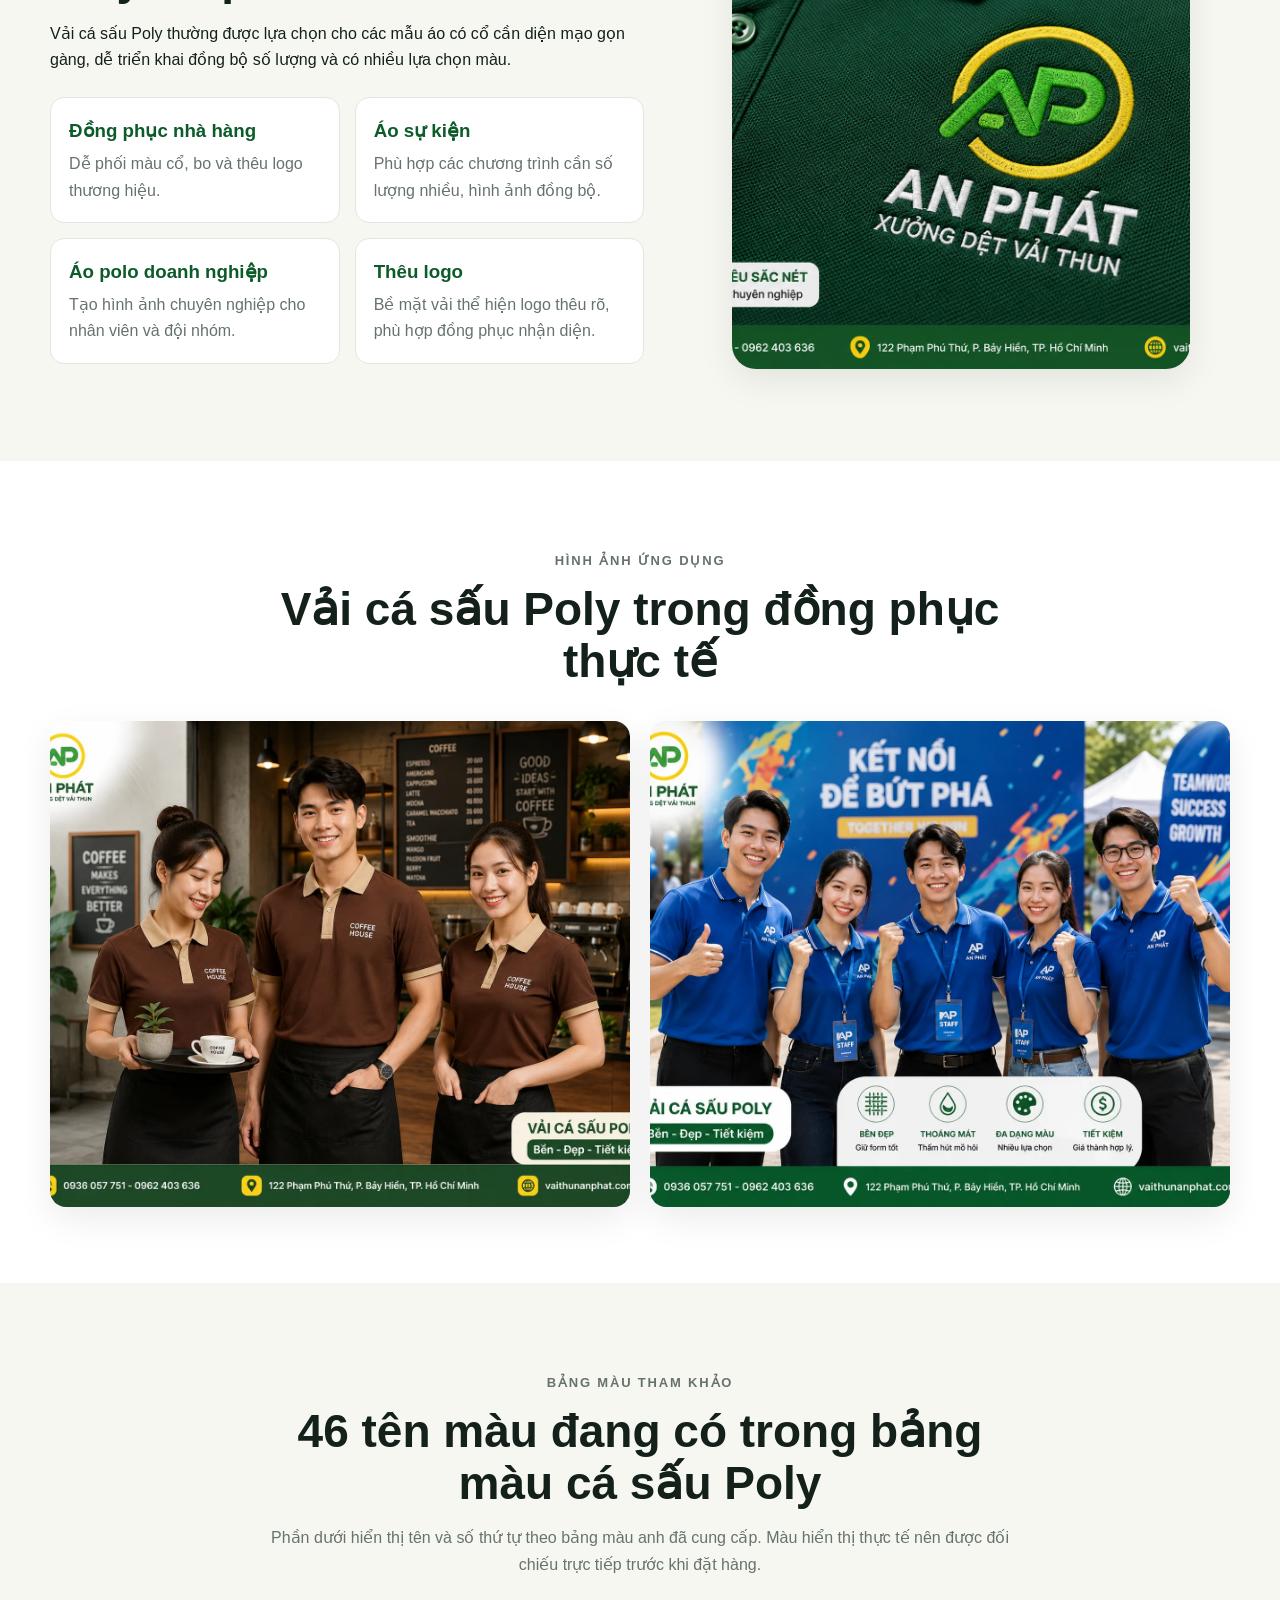
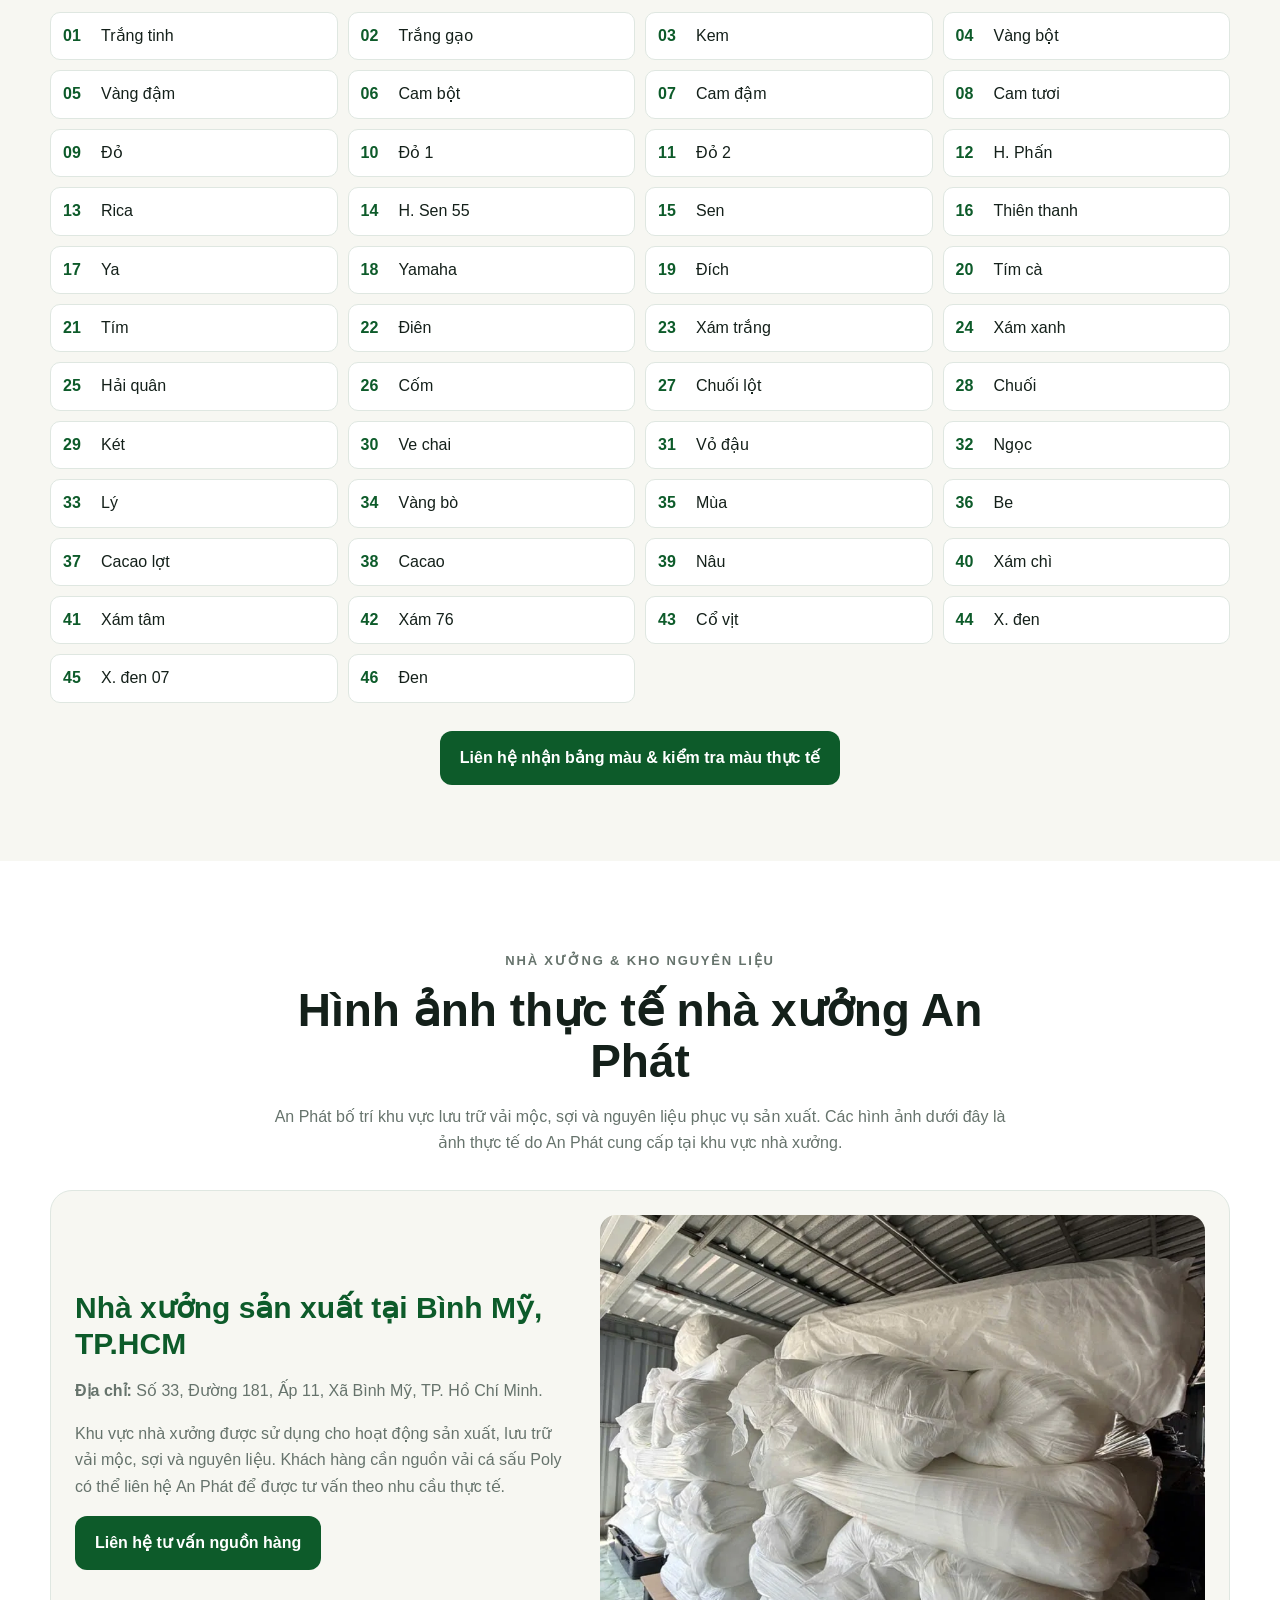
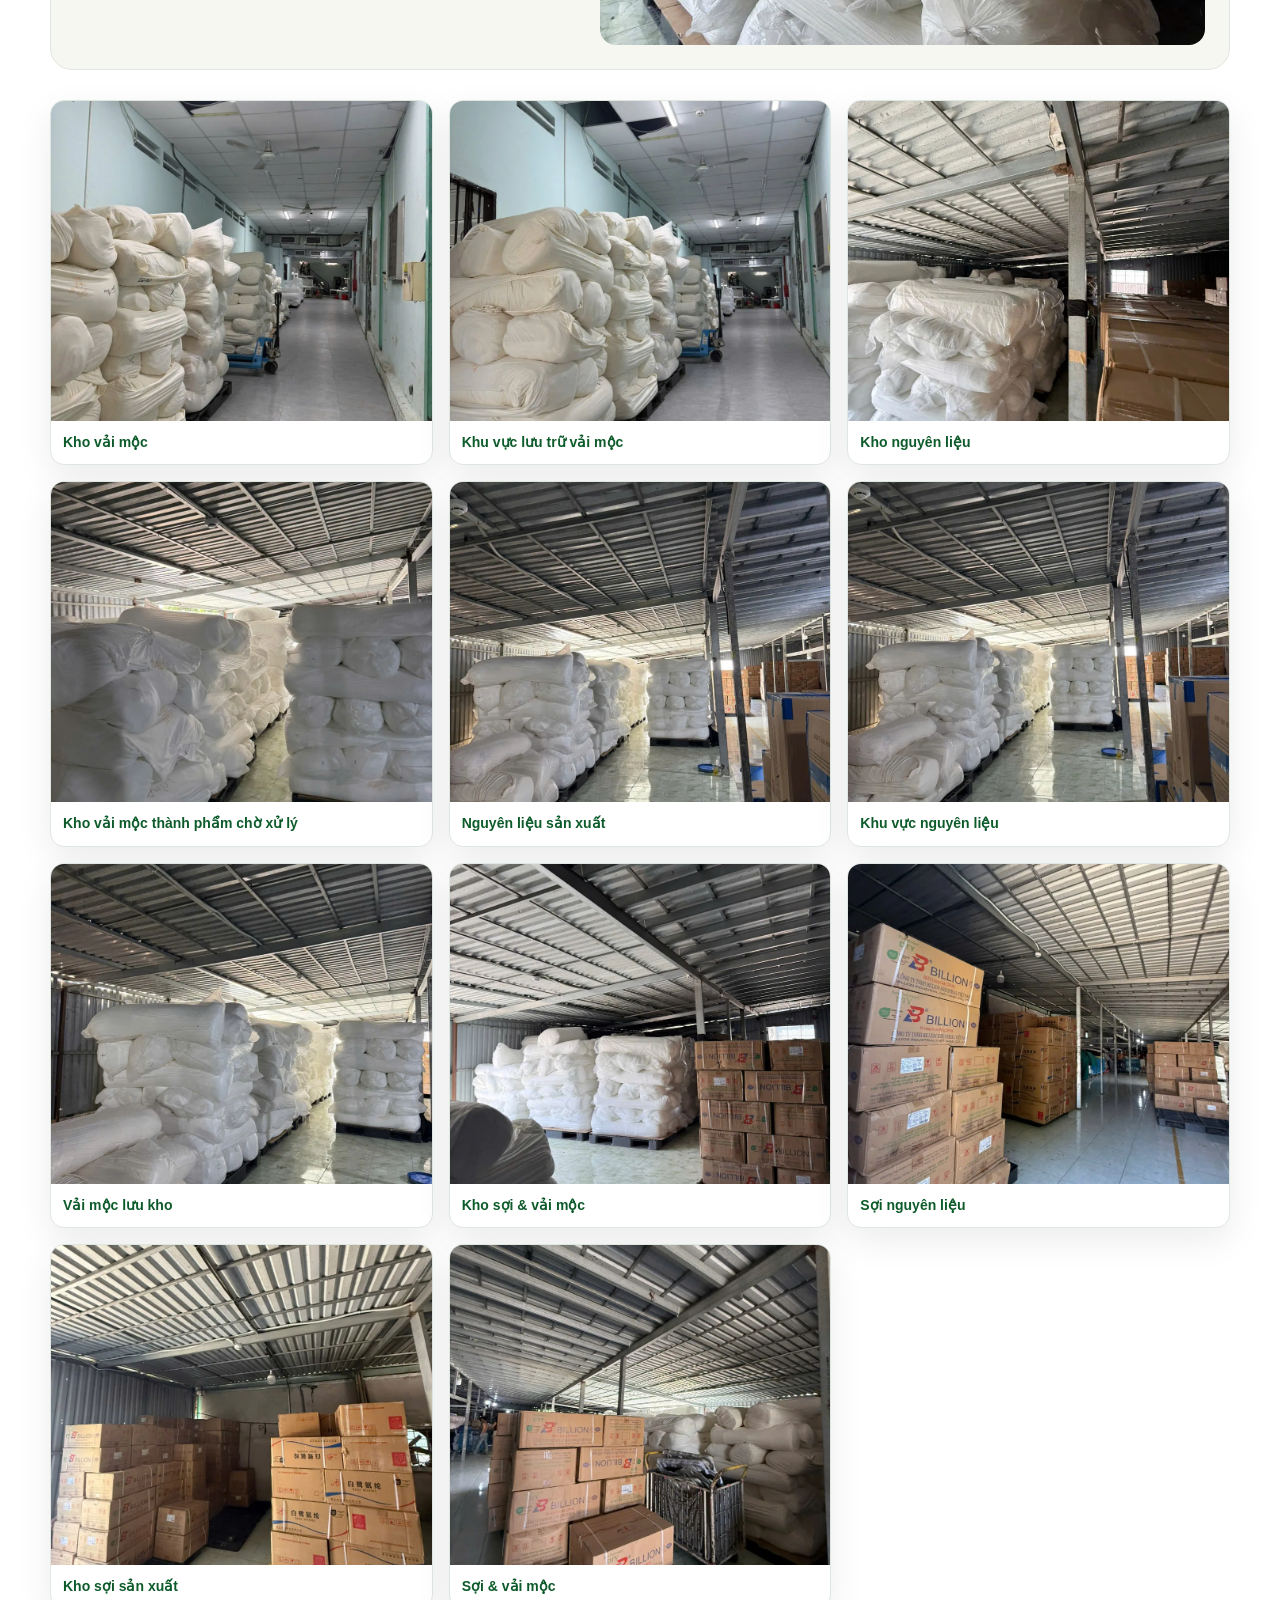
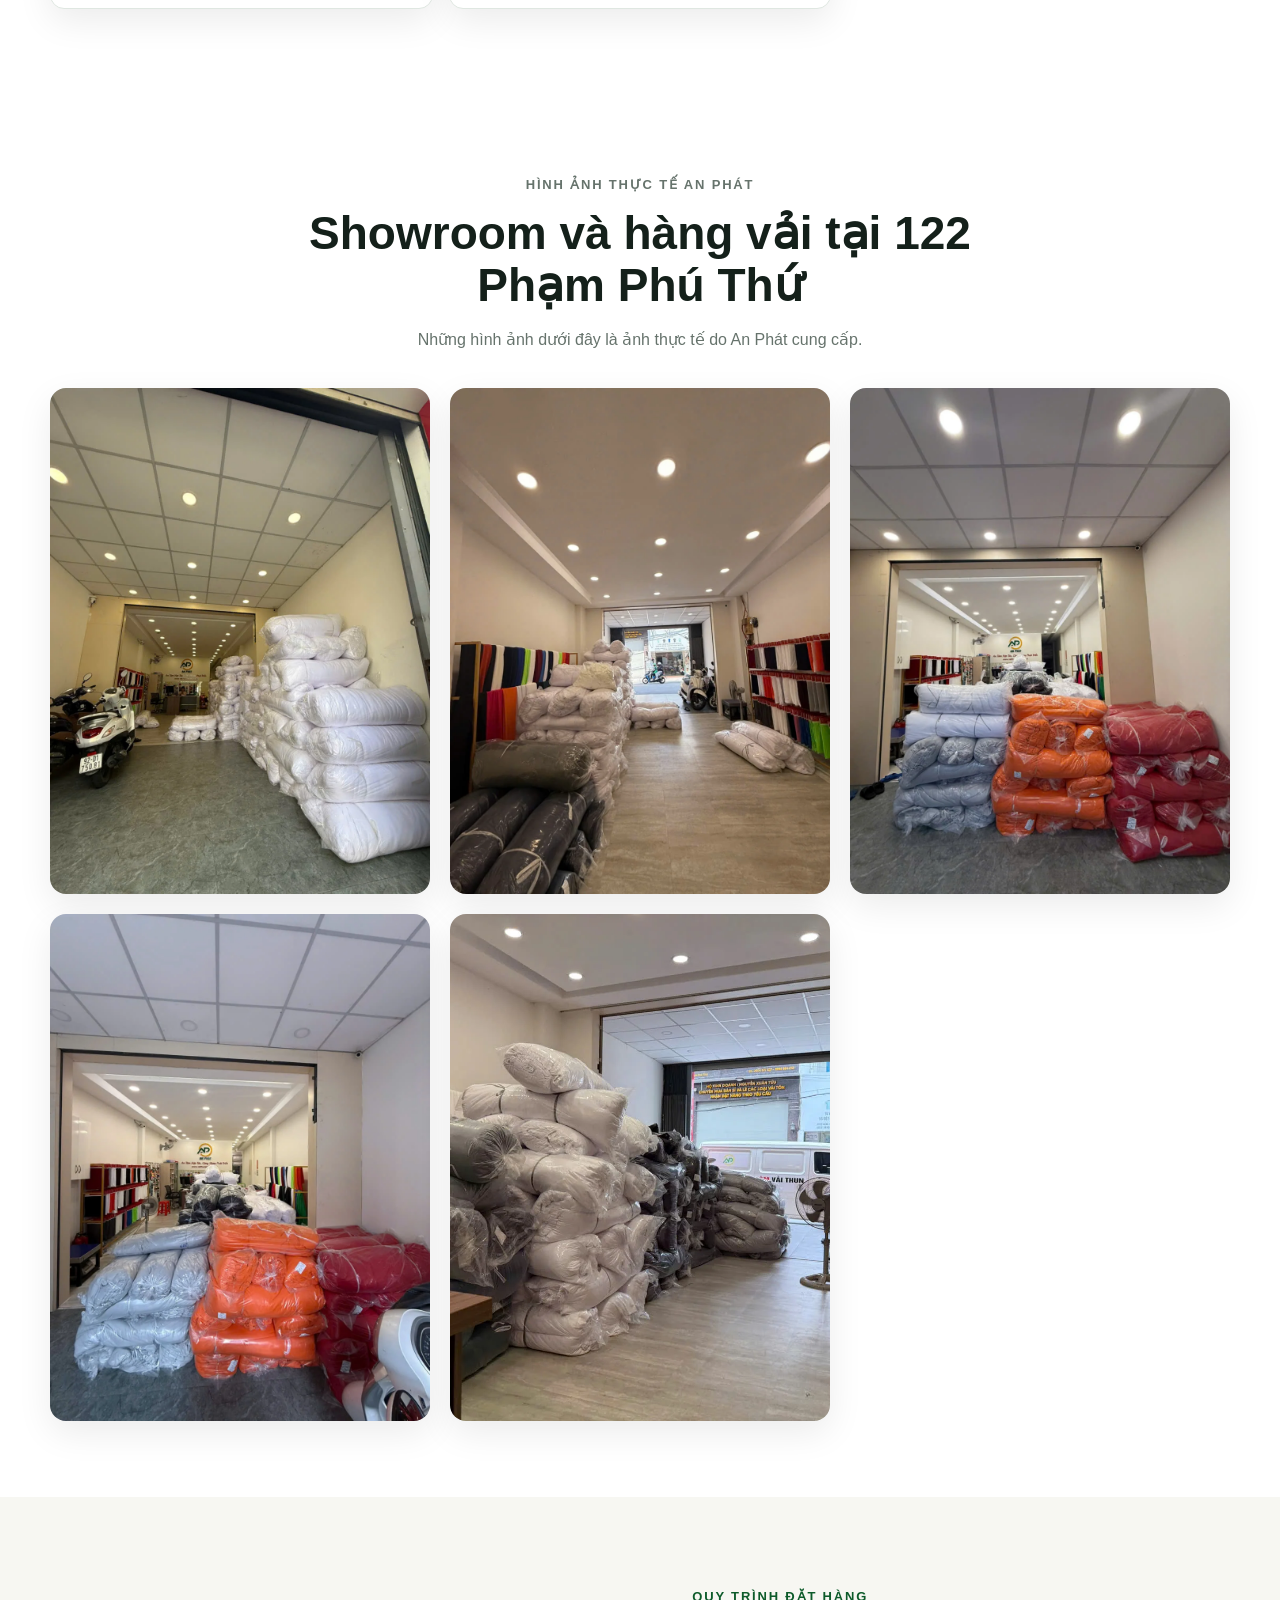
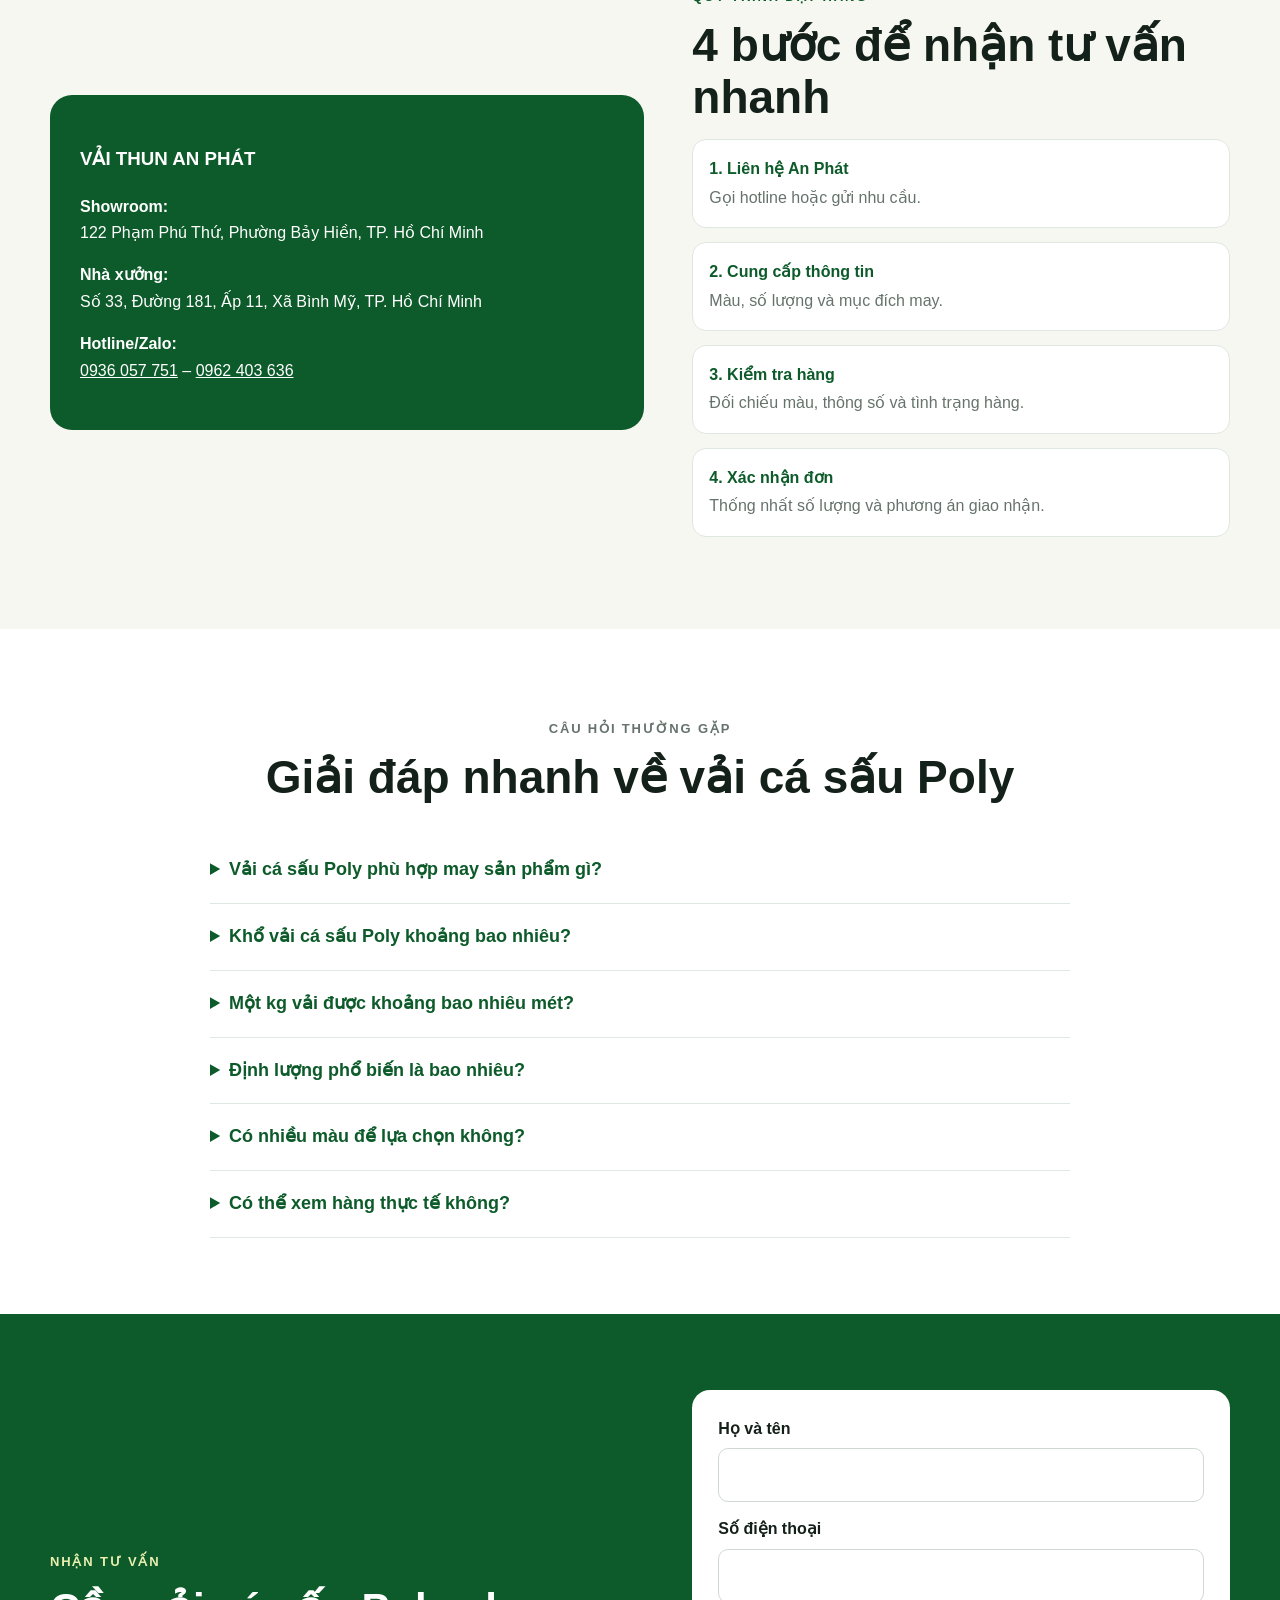
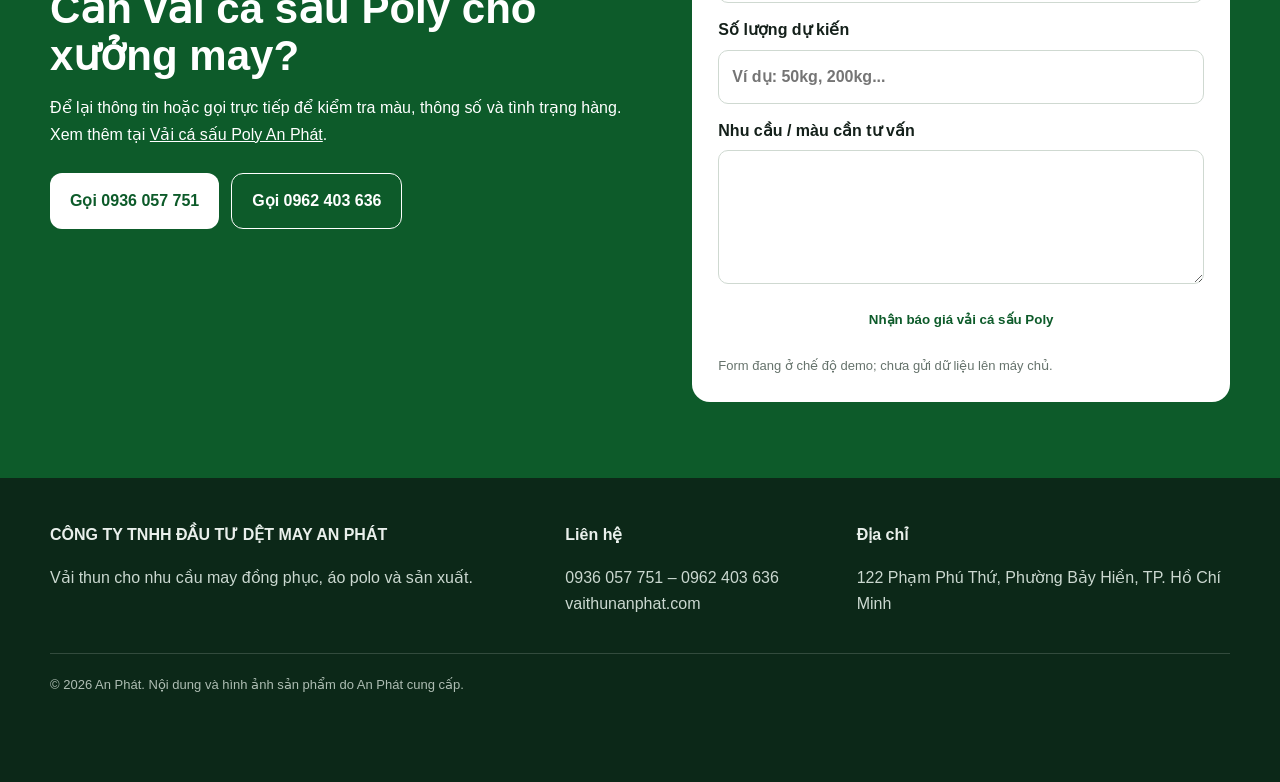
==== commit 06637836: "Update index.html" ====
--- a/index.html
+++ b/index.html
@@ -6,12 +6,12 @@
   <title>Vải Cá Sấu Poly May Áo Polo, Đồng Phục | An Phát</title>
   <meta name="description" content="Vải cá sấu Poly An Phát khổ khoảng 1m85, 2m2/kg, định lượng 245–250 GSM. Phù hợp áo polo, đồng phục. Liên hệ nhận tư vấn và báo giá.">
   <meta name="robots" content="index,follow">
-  <link rel="canonical" href="https://vaithunanphat.com/ca-sau-poly">
+  <link rel="canonical" href="https://vaithunanphat.com/vai-ca-sau-poly/">
   <link rel="icon" href="assets/images/favicon.jpg">
   <meta property="og:title" content="Vải Cá Sấu Poly | Vải Thun An Phát">
   <meta property="og:description" content="Khổ khoảng 1m85, 2m2/kg, định lượng 245–250 GSM. Phù hợp áo polo, đồng phục và áo sự kiện.">
   <meta property="og:type" content="website">
-  <meta property="og:url" content="https://vaithunanphat.com/ca-sau-poly">
+  <meta property="og:url" content="https://vaithunanphat.com/vai-ca-sau-poly/">
   <meta property="og:image" content="assets/images/dong-phuc-su-kien-ca-sau-poly.webp">
   <meta name="twitter:card" content="summary_large_image">
   <link rel="preload" as="image" href="assets/images/dong-phuc-su-kien-ca-sau-poly.webp">
@@ -284,7 +284,7 @@
       <div>
         <p class="eyebrow">NHẬN TƯ VẤN</p>
         <h2>Cần vải cá sấu Poly cho xưởng may?</h2>
-        <p>Để lại thông tin hoặc gọi trực tiếp để kiểm tra màu, thông số và tình trạng hàng.</p>
+        <p>Để lại thông tin hoặc gọi trực tiếp để kiểm tra màu, thông số và tình trạng hàng. Xem thêm tại <a href="https://vaithunanphat.com/vai-ca-sau-poly/">Vải cá sấu Poly An Phát</a>.</p>
         <div class="hero-actions">
           <a class="btn light" href="tel:0936057751">Gọi 0936 057 751</a>
           <a class="btn outline-light" href="tel:0962403636">Gọi 0962 403 636</a>
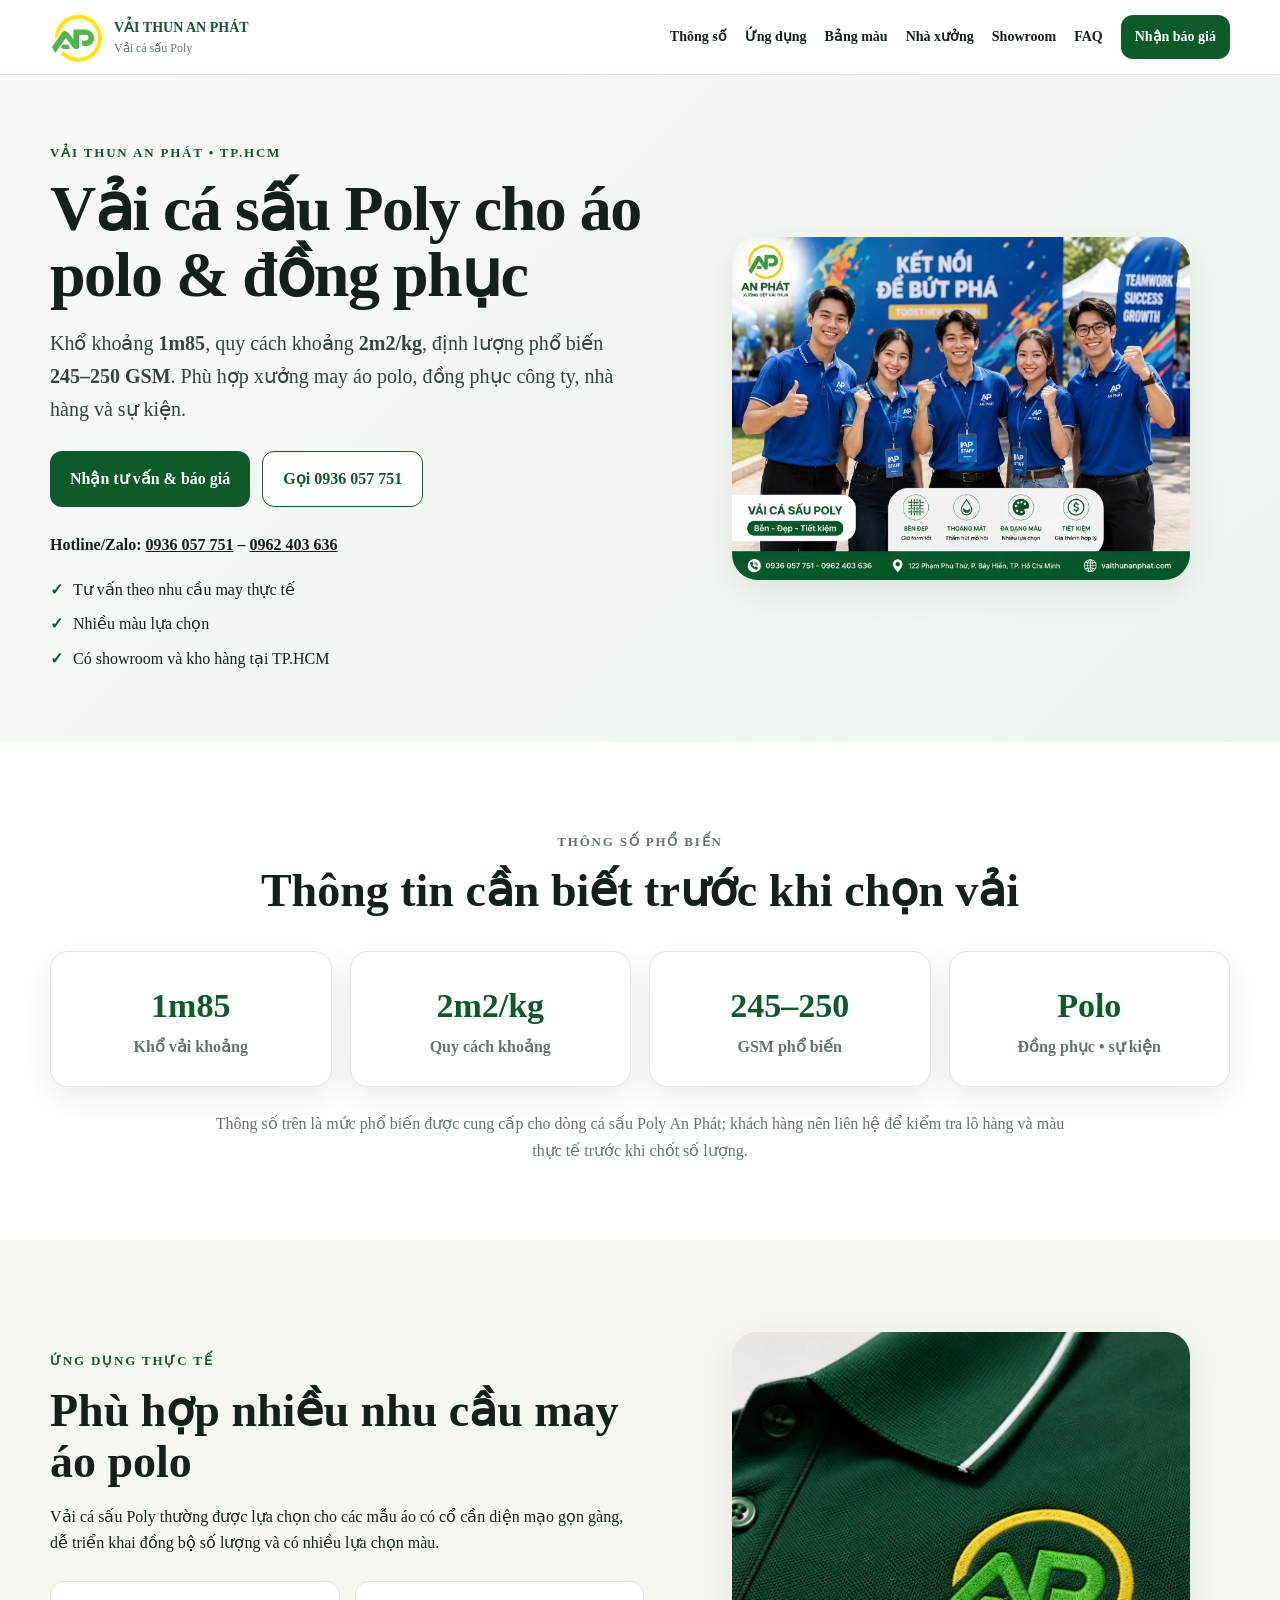
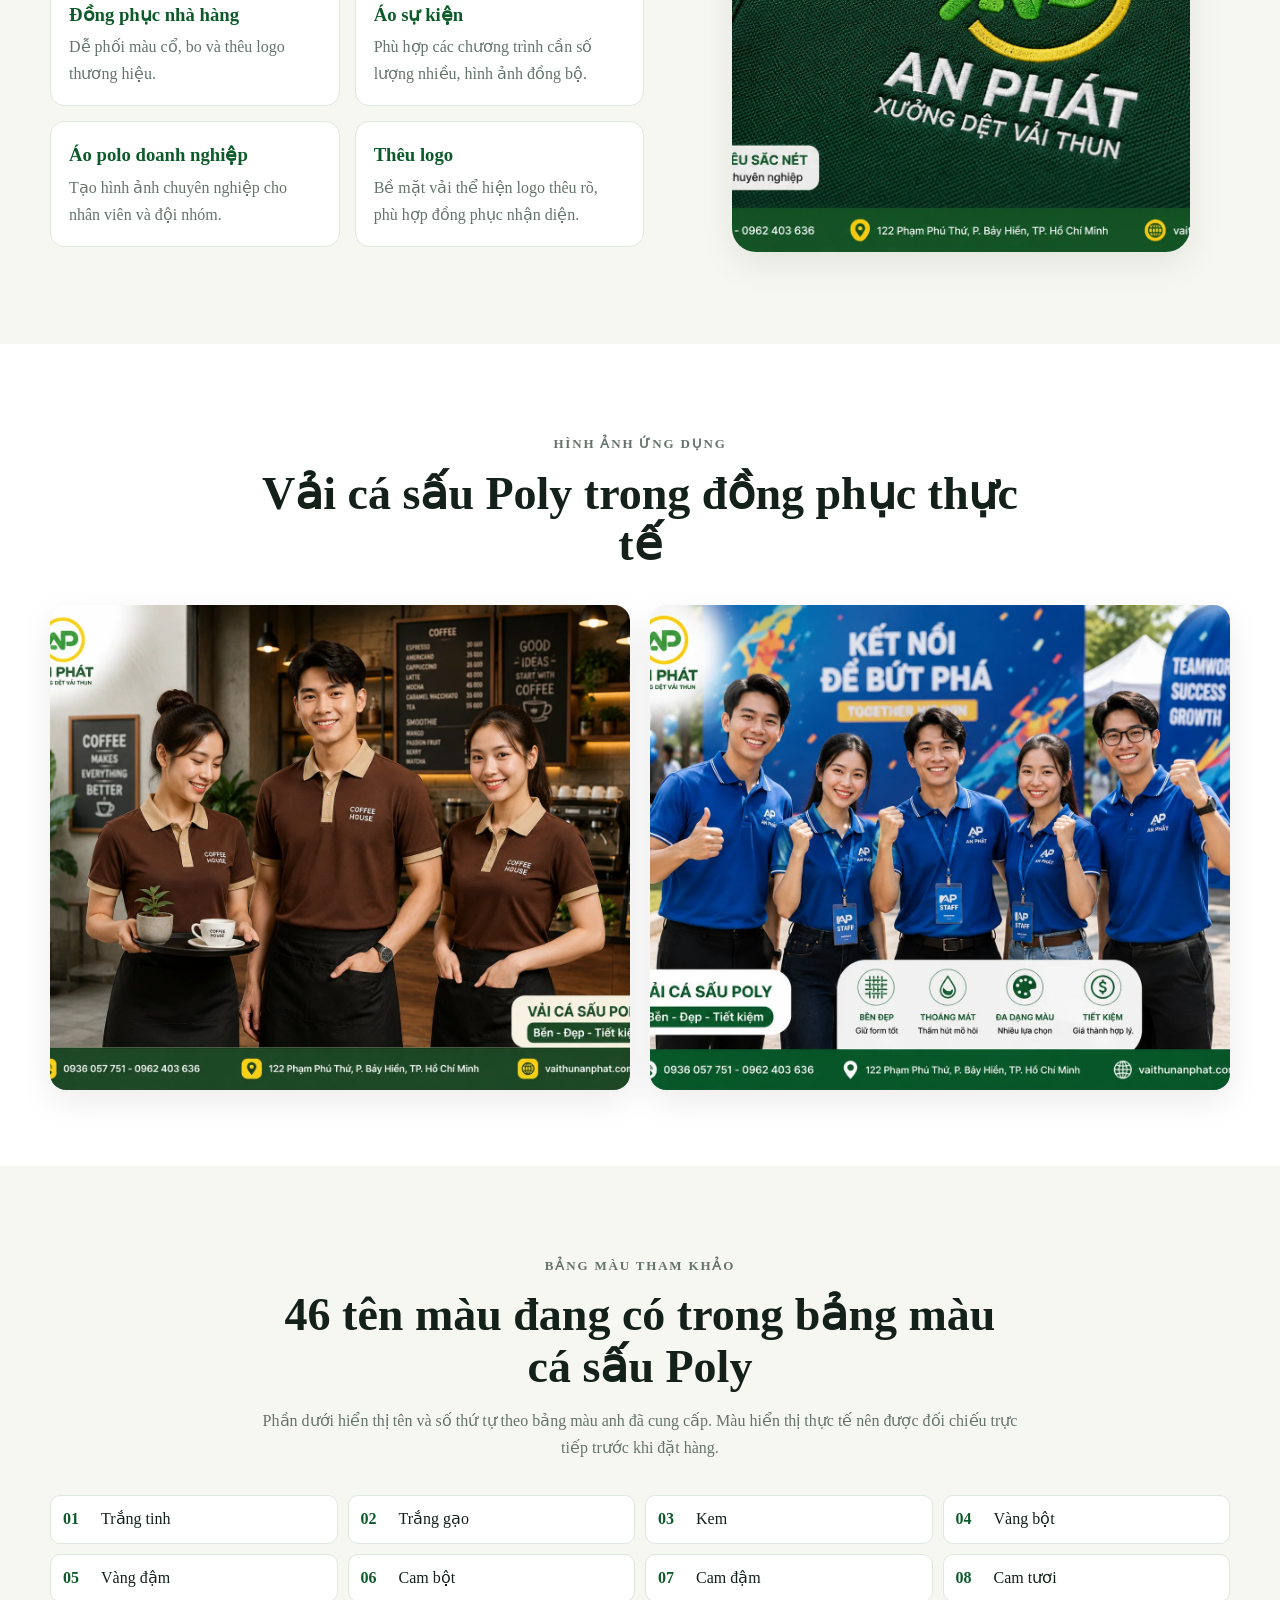
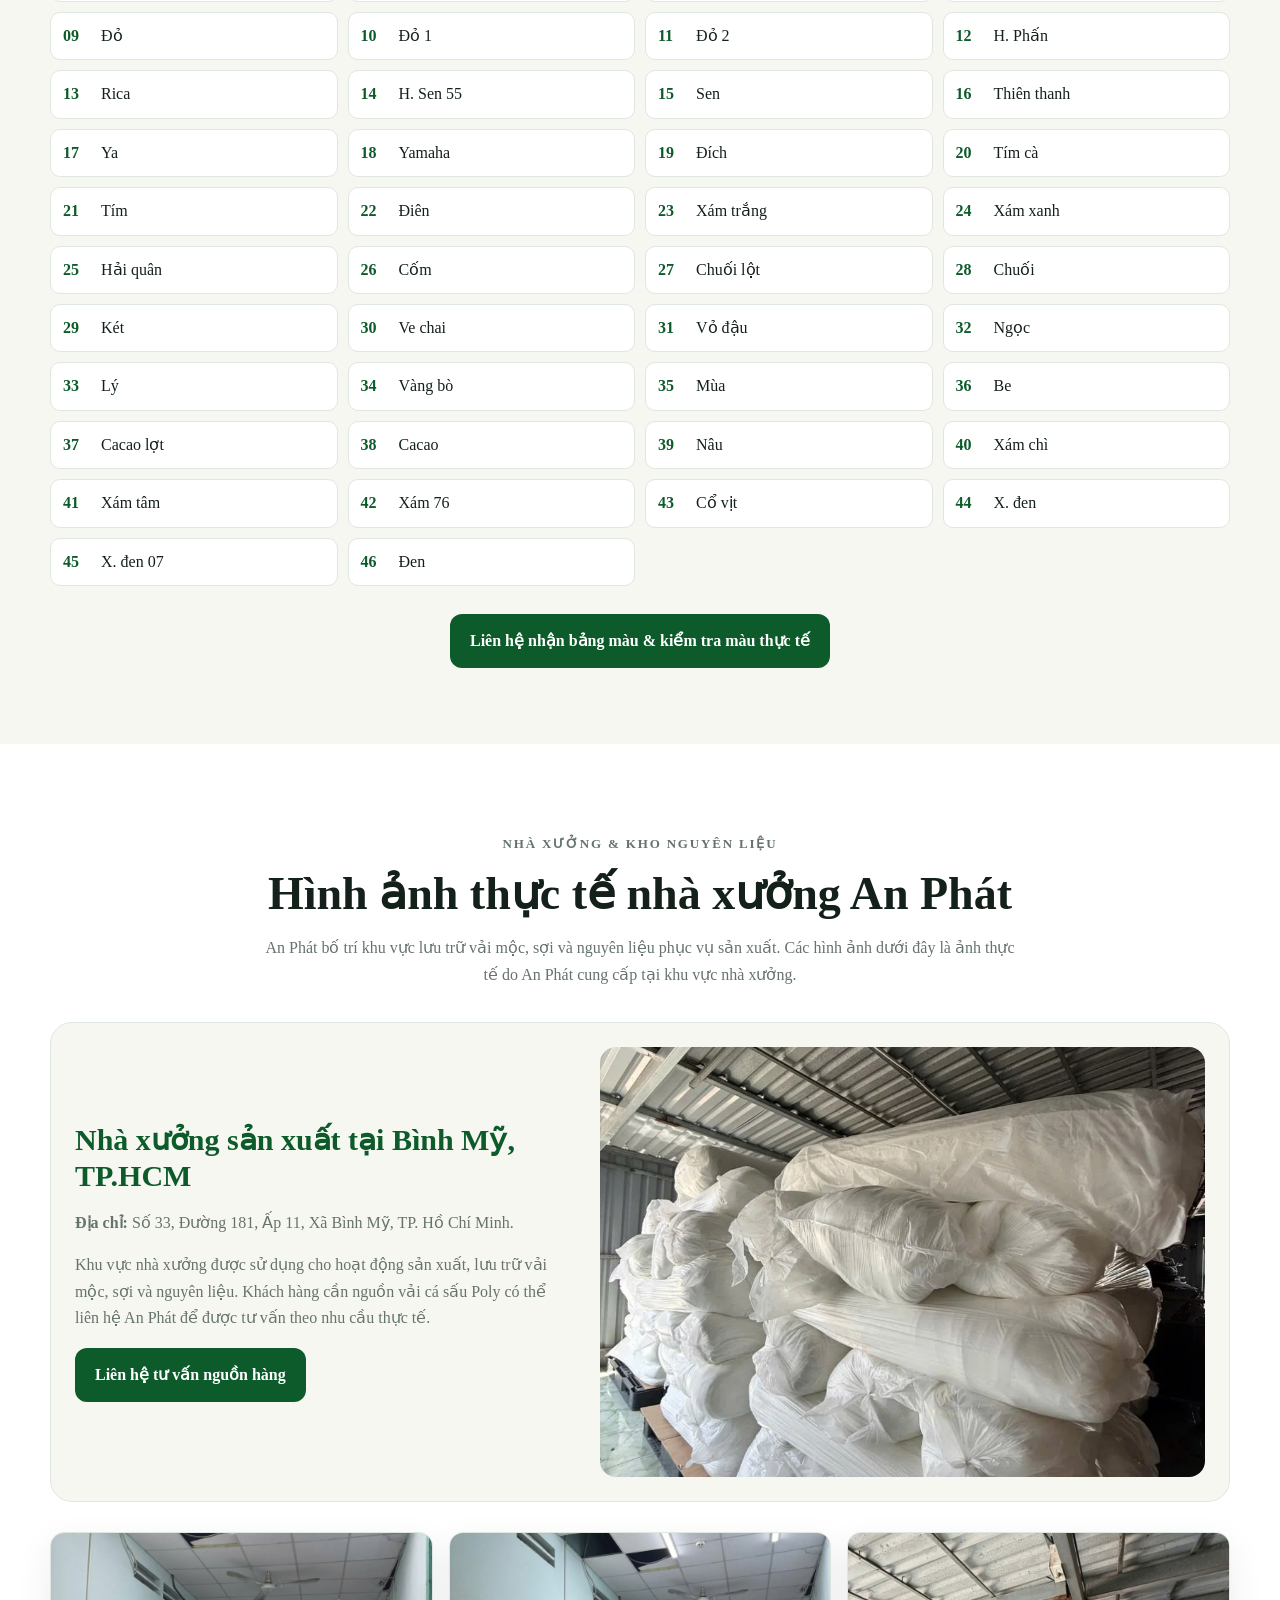
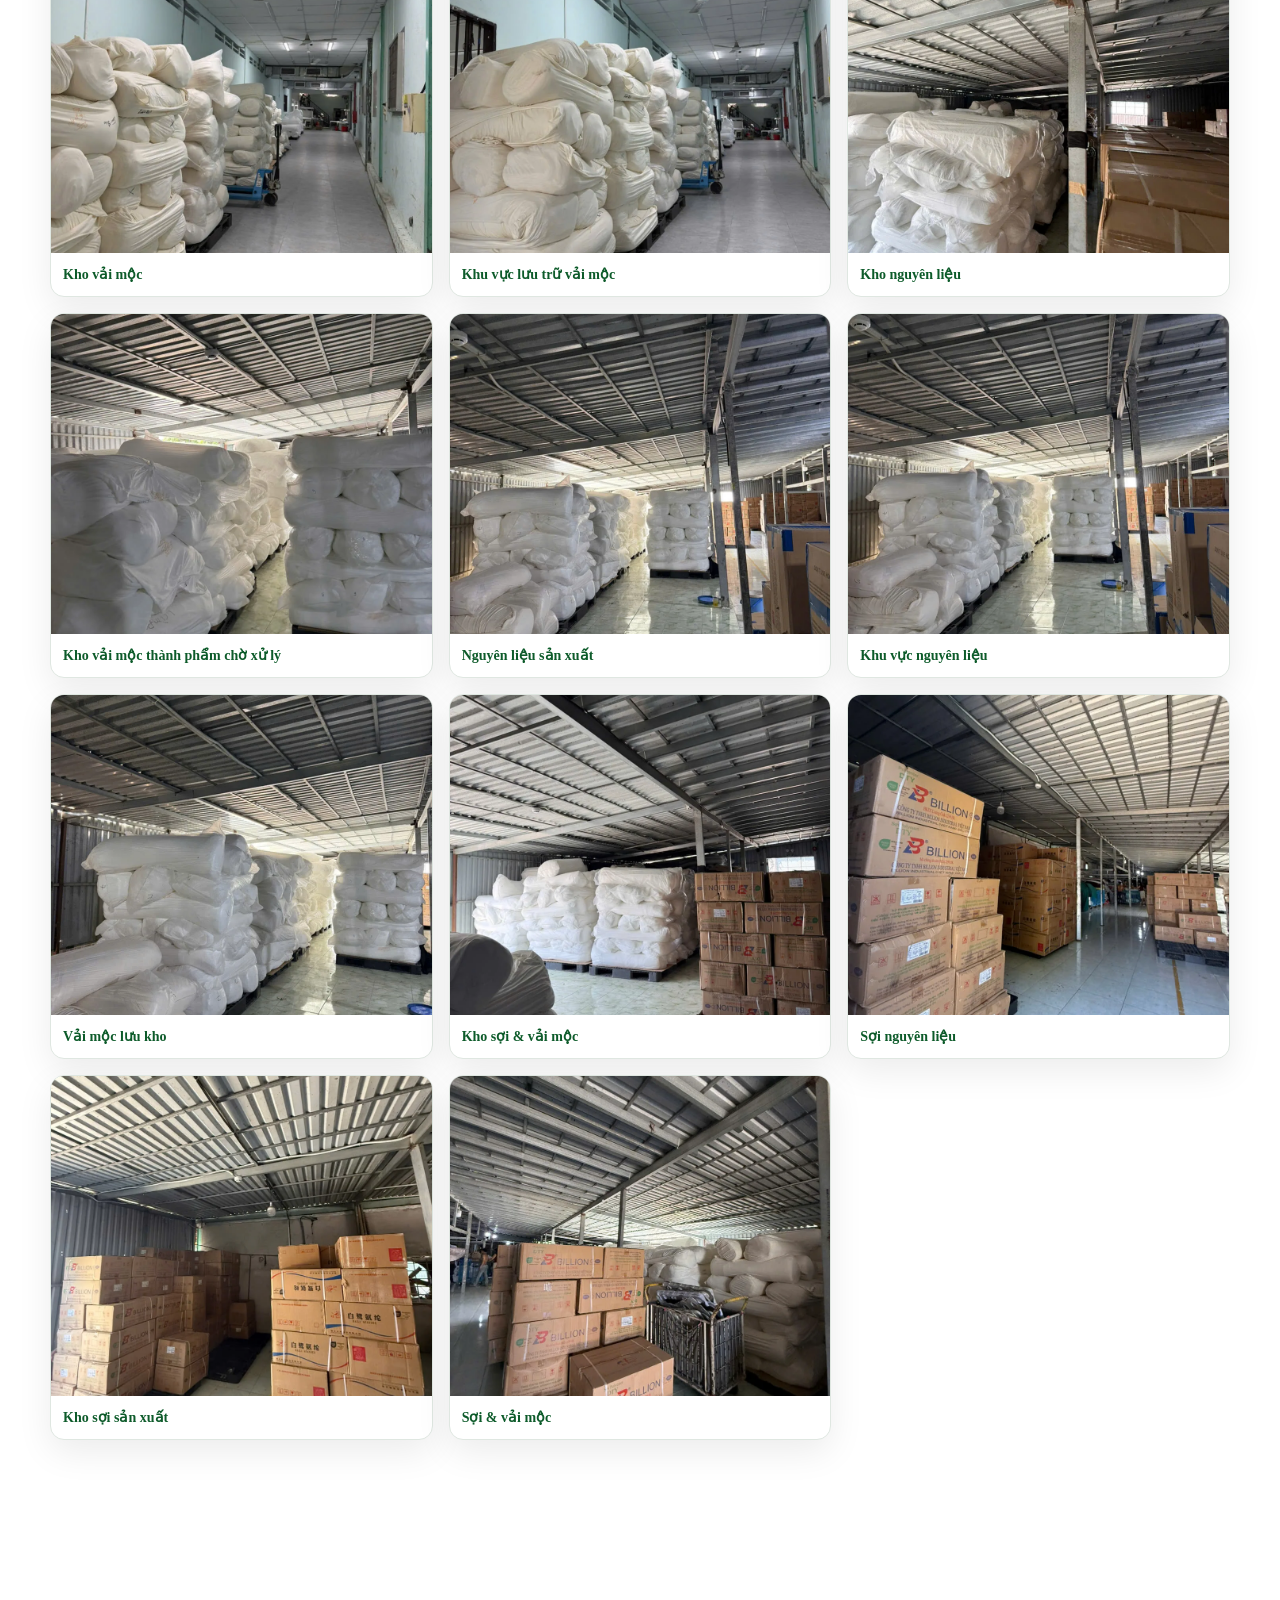
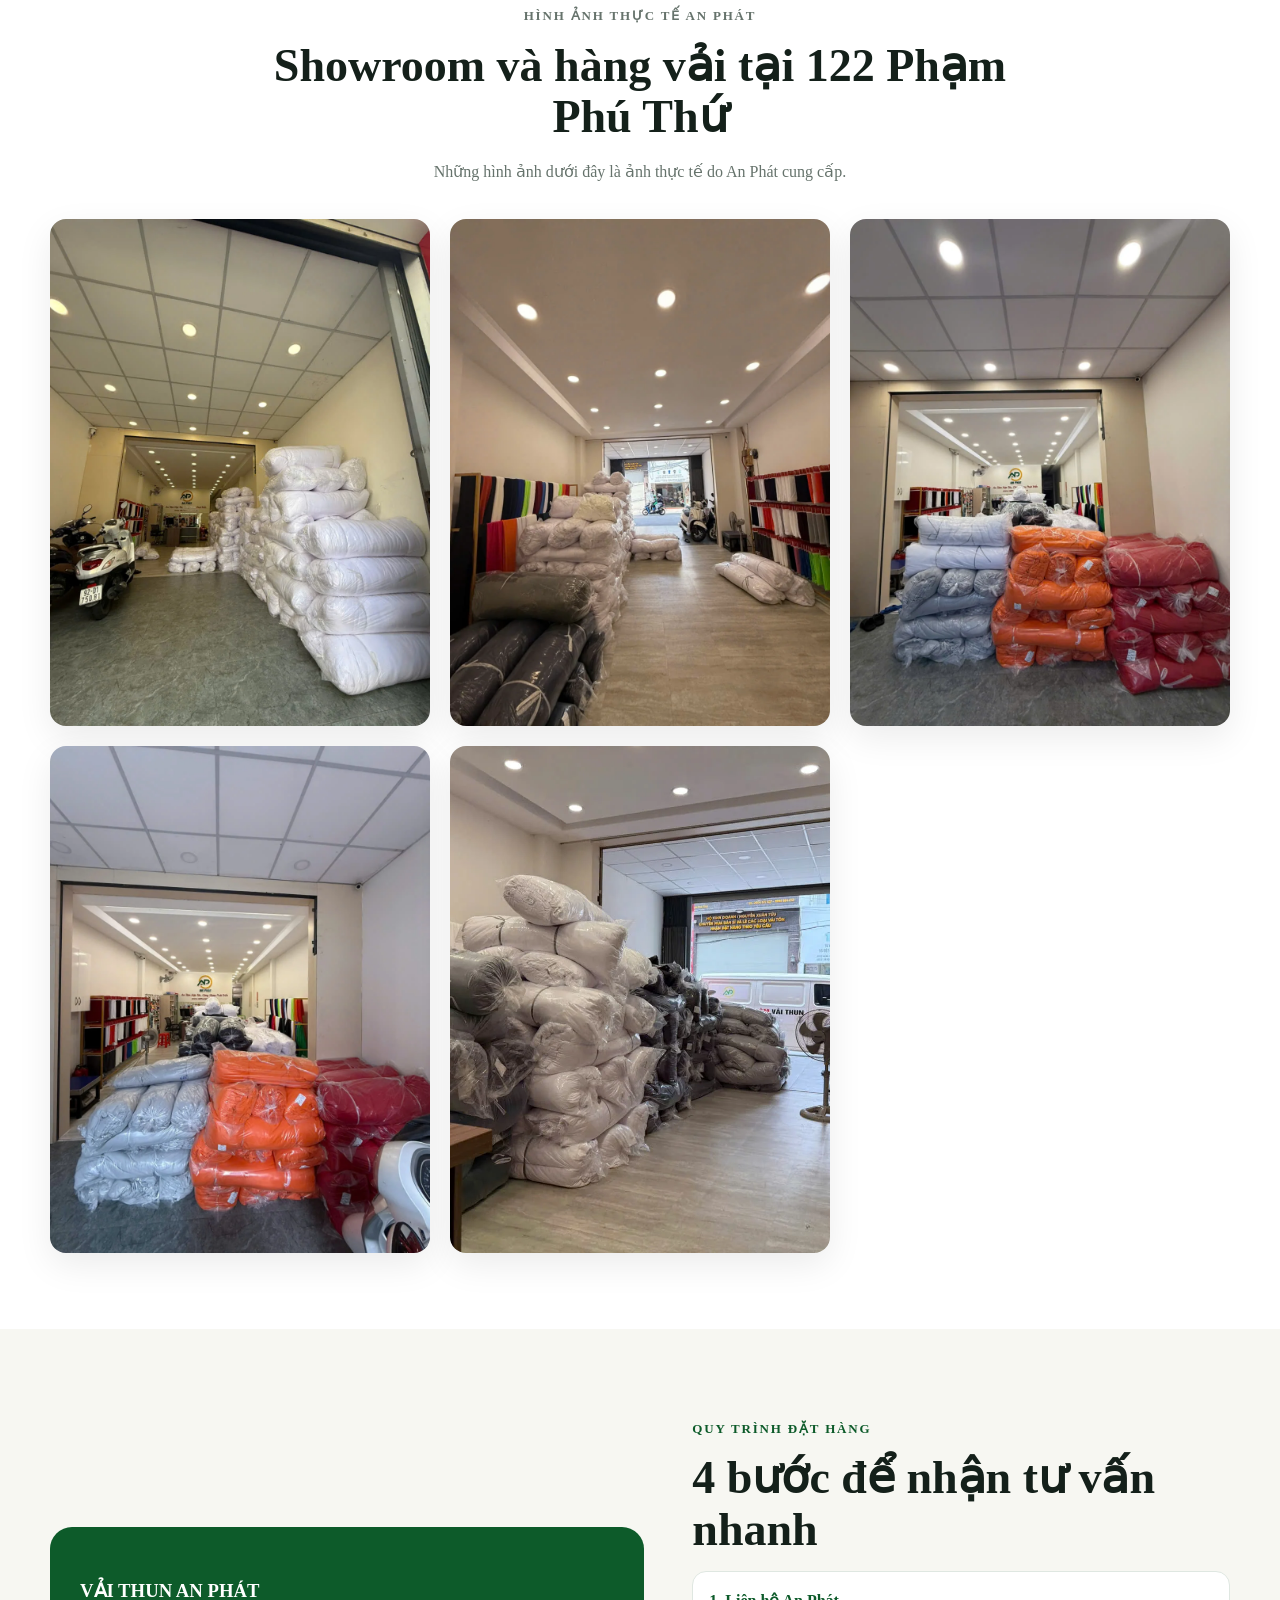
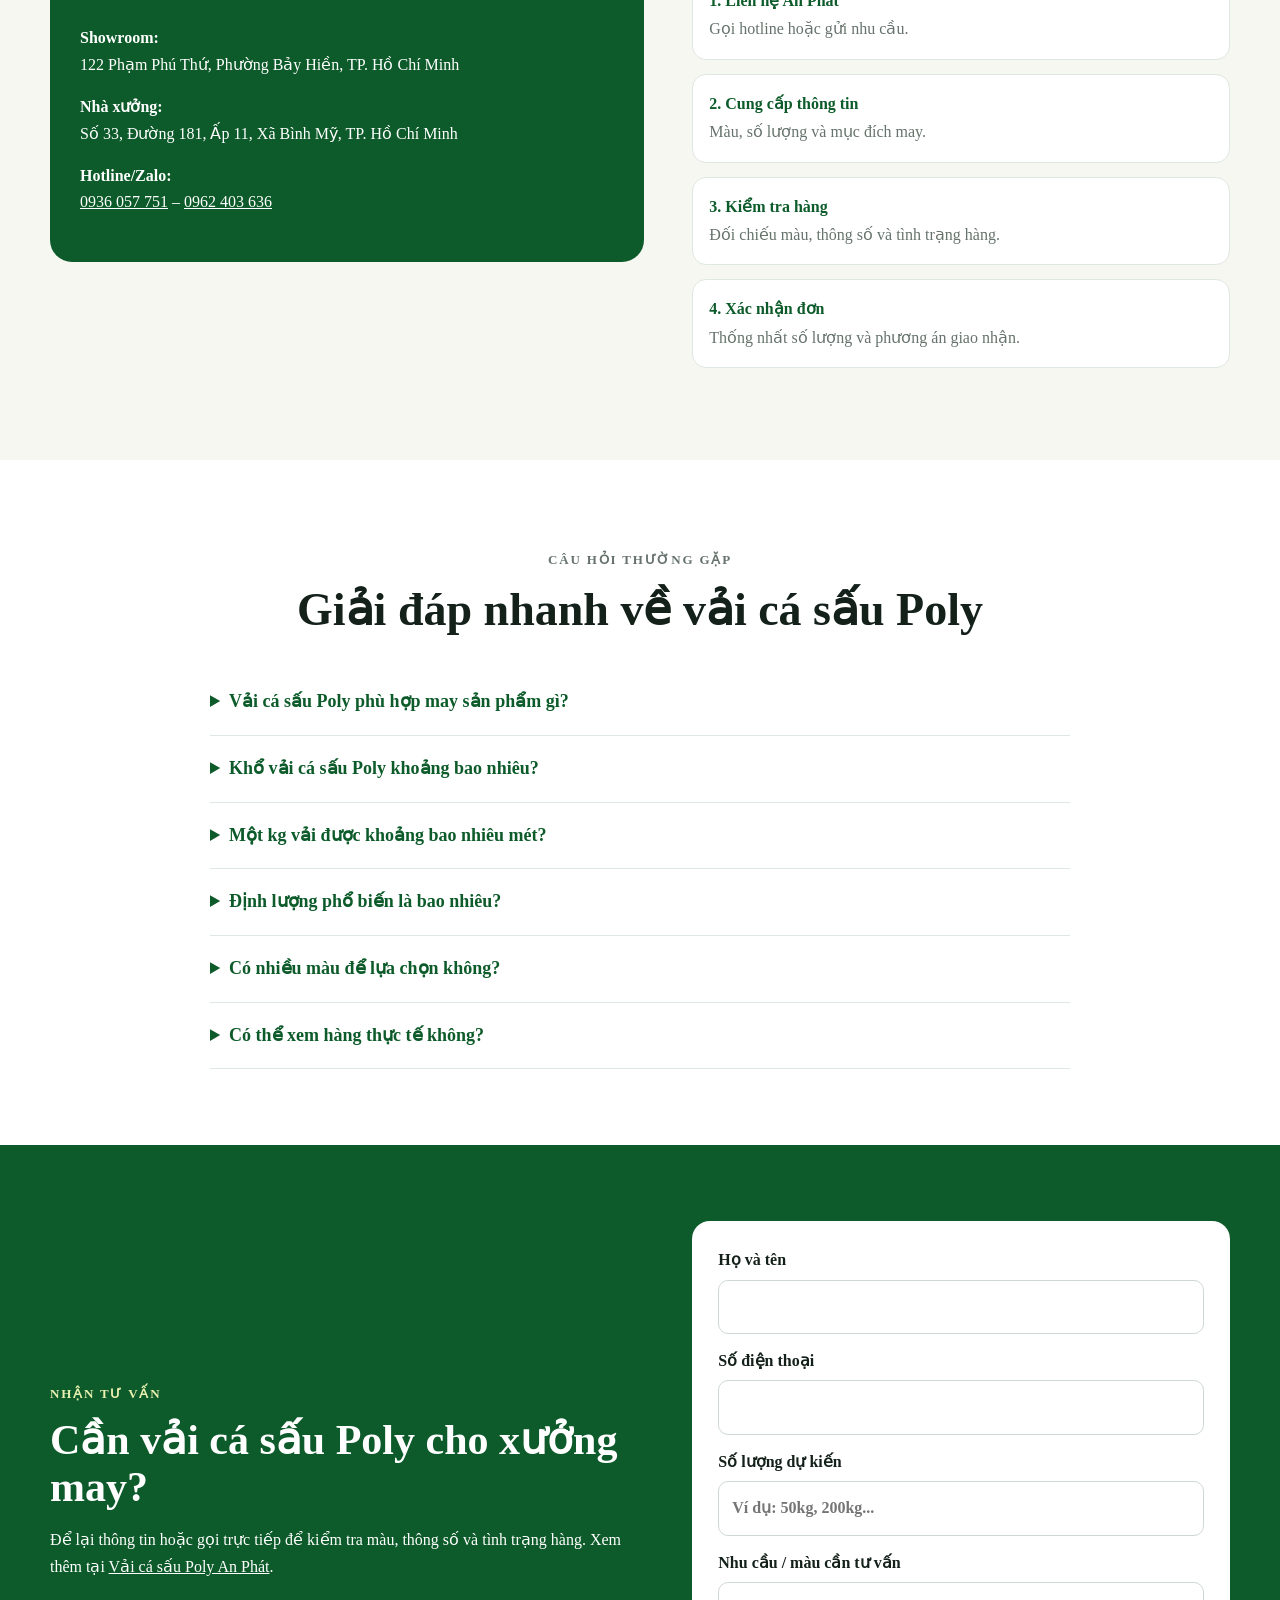
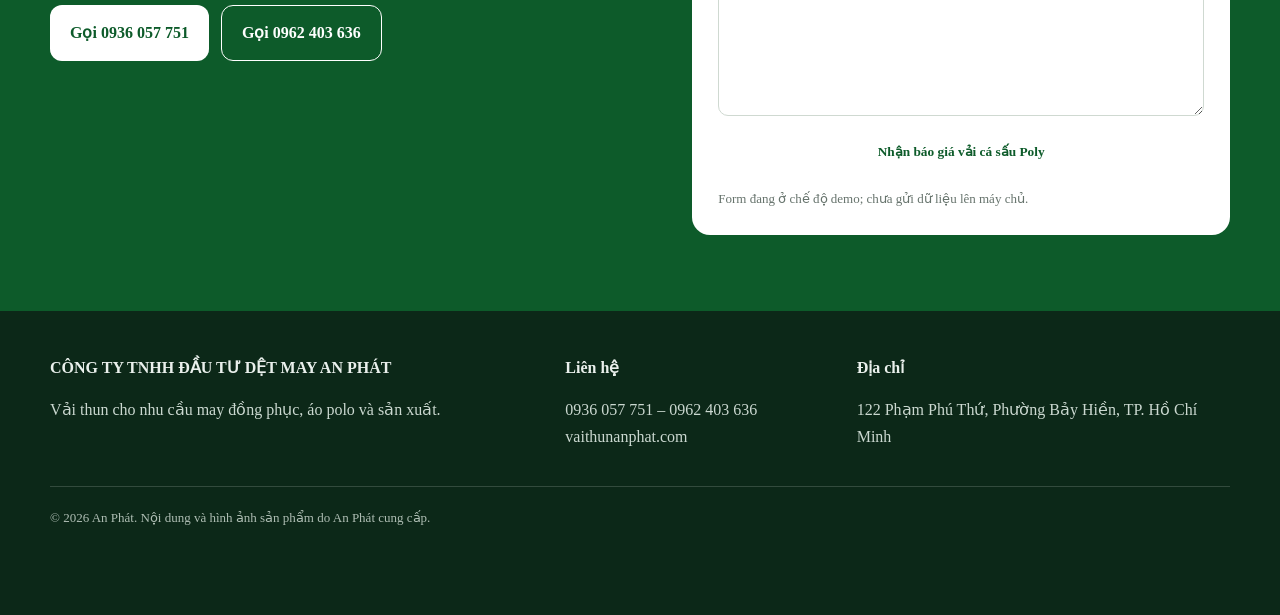
==== commit ec8c3c2e: "Update index.html" ====
--- a/index.html
+++ b/index.html
@@ -6,7 +6,7 @@
   <title>Vải Cá Sấu Poly May Áo Polo, Đồng Phục | An Phát</title>
   <meta name="description" content="Vải cá sấu Poly An Phát khổ khoảng 1m85, 2m2/kg, định lượng 245–250 GSM. Phù hợp áo polo, đồng phục. Liên hệ nhận tư vấn và báo giá.">
   <meta name="robots" content="index,follow">
-  <link rel="canonical" href="https://vaithunanphat.com/vai-ca-sau-poly/">
+  <link rel="canonical" href="https://vaithunanphat.github.io/casaupoly/">
   <link rel="icon" href="assets/images/favicon.jpg">
   <meta property="og:title" content="Vải Cá Sấu Poly | Vải Thun An Phát">
   <meta property="og:description" content="Khổ khoảng 1m85, 2m2/kg, định lượng 245–250 GSM. Phù hợp áo polo, đồng phục và áo sự kiện.">
--- a/assets/css/style.css
+++ b/assets/css/style.css
@@ -3,7 +3,7 @@
   --green:#0d5b2a; --green2:#17823c; --yellow:#f2d117; --ink:#14201a; --muted:#66736c;
   --cream:#f7f7f2; --line:#dfe7e1; --white:#fff; --radius:18px; --shadow:0 12px 35px rgba(0,0,0,.08);
 }
-*{box-sizing:border-box} html{scroll-behavior:smooth} body{margin:0;font-family:Arial,Helvetica,sans-serif;color:var(--ink);line-height:1.65;background:#fff}
+*{box-sizing:border-box} html{scroll-behavior:smooth} body{margin:0;font-family:"Times New Roman",Times,serif;;color:var(--ink);line-height:1.65;background:#fff}
 img{max-width:100%;display:block} a{color:inherit}.container{width:min(1180px,calc(100% - 32px));margin:auto}.narrow{width:min(860px,calc(100% - 32px))}
 .skip{position:absolute;left:-9999px}.skip:focus{left:10px;top:10px;background:#fff;padding:10px;z-index:999}
 .site-header{position:sticky;top:0;z-index:30;background:rgba(255,255,255,.96);border-bottom:1px solid var(--line);backdrop-filter:blur(10px)}
@@ -69,3 +69,11 @@
  .factory-gallery{grid-template-columns:1fr}
  .factory-gallery img{height:auto;aspect-ratio:4/3}
 }
+
+body,
+h1, h2, h3, h4, h5, h6,
+p, span, a, strong, b,
+button, input, textarea, select,
+li, summary, label {
+    font-family: "Times New Roman", Times, serif !important;
+}
